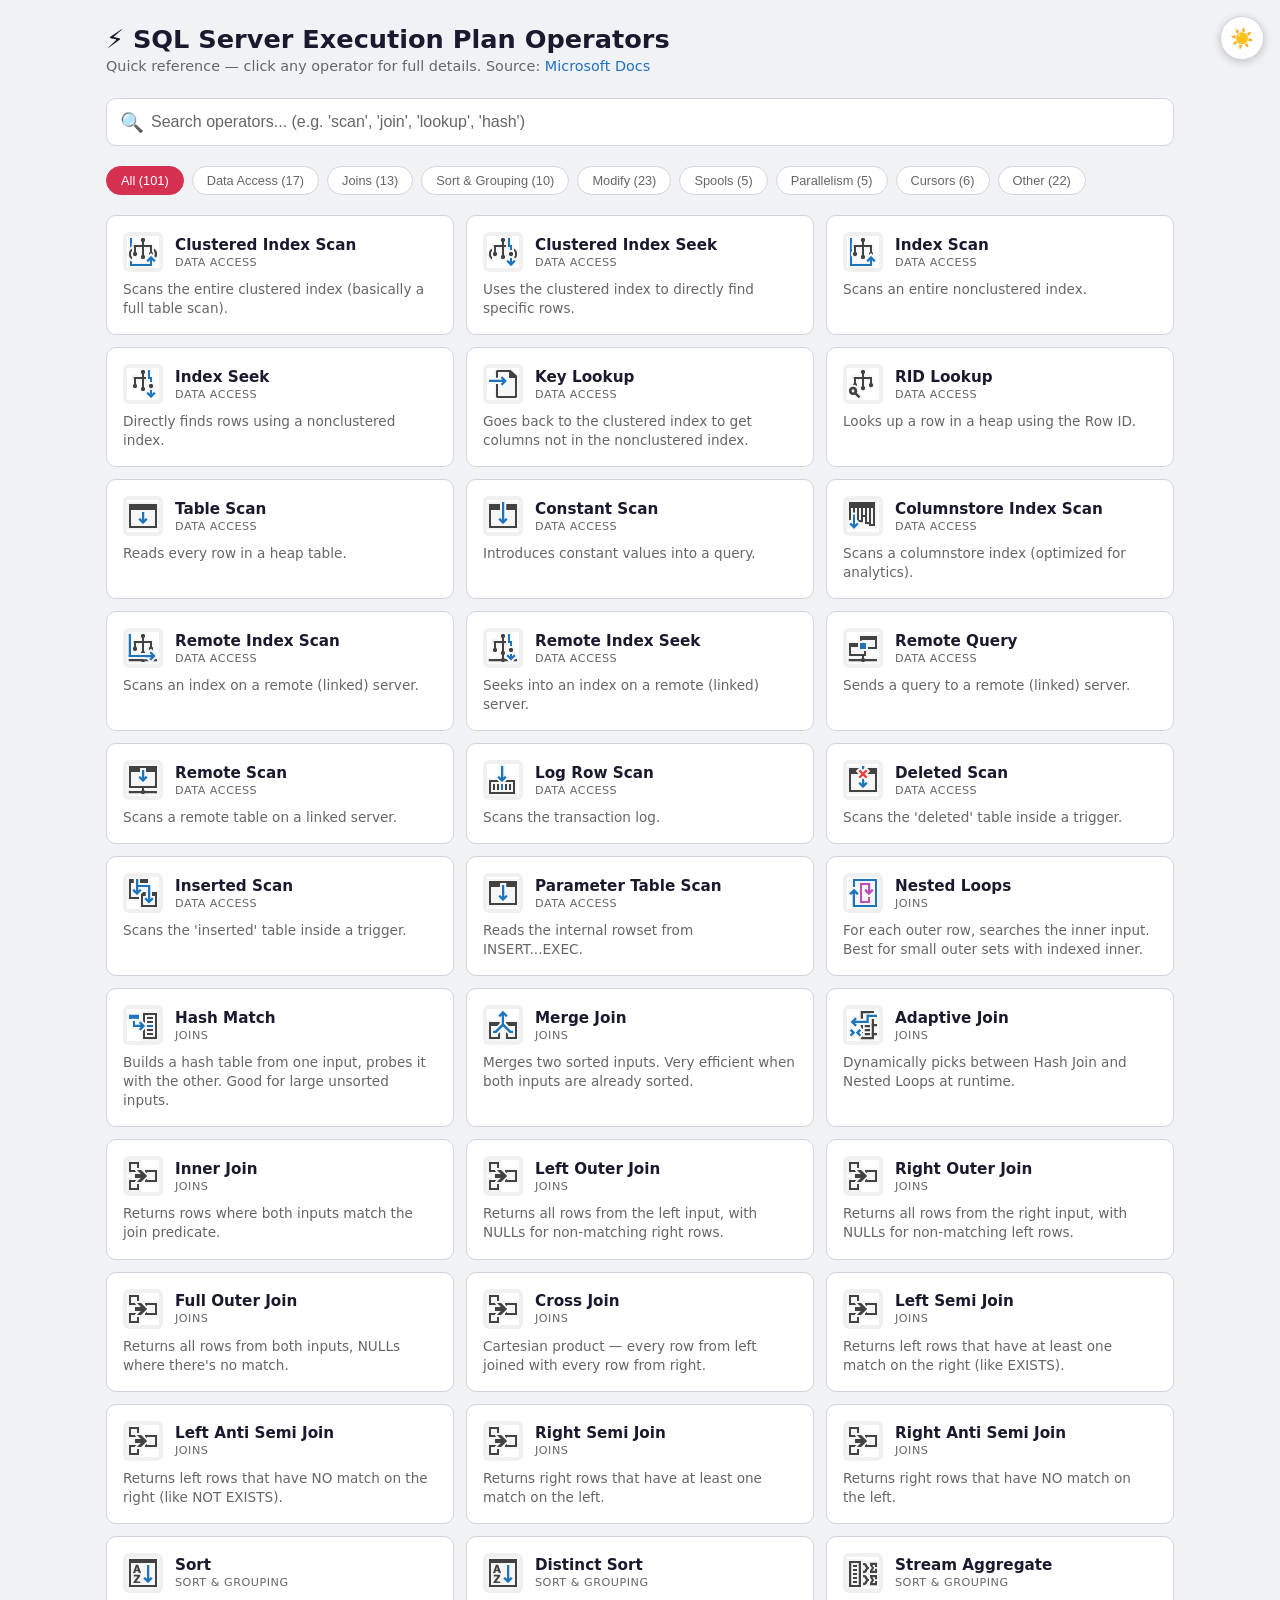
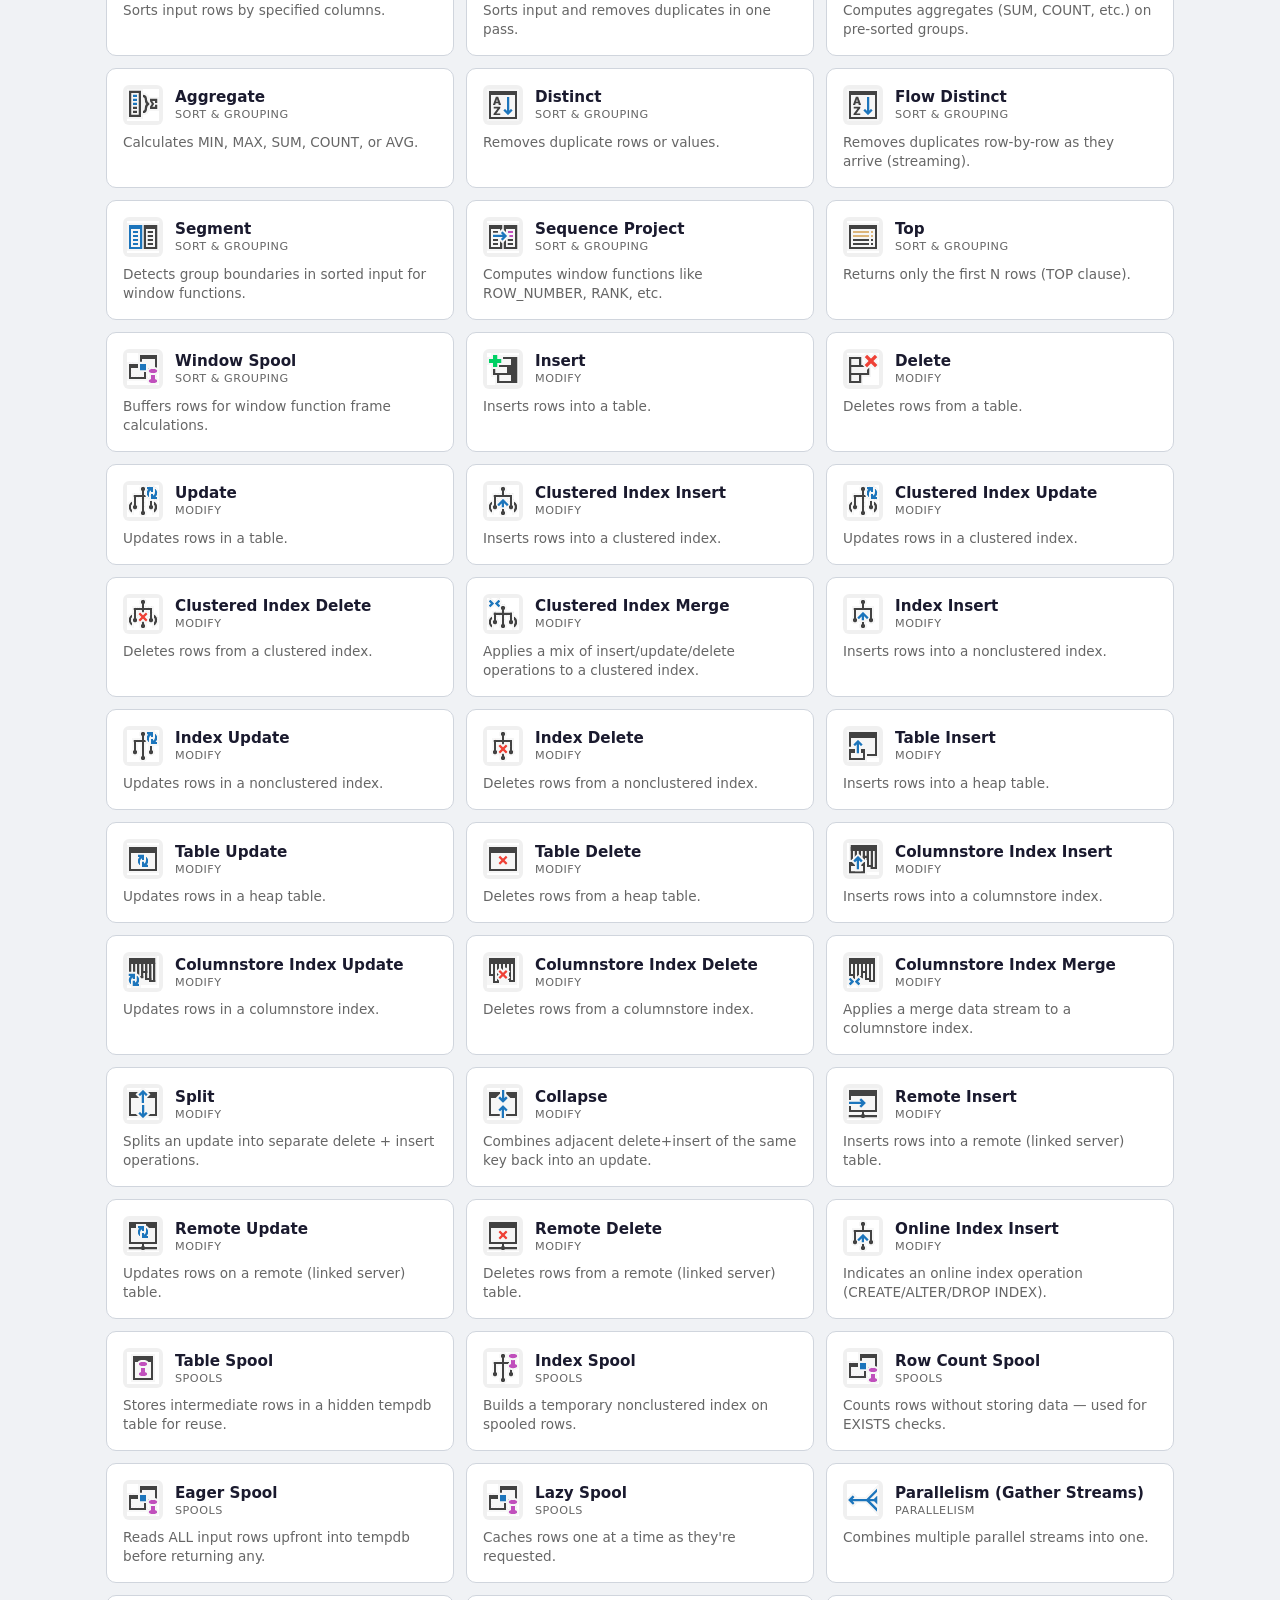
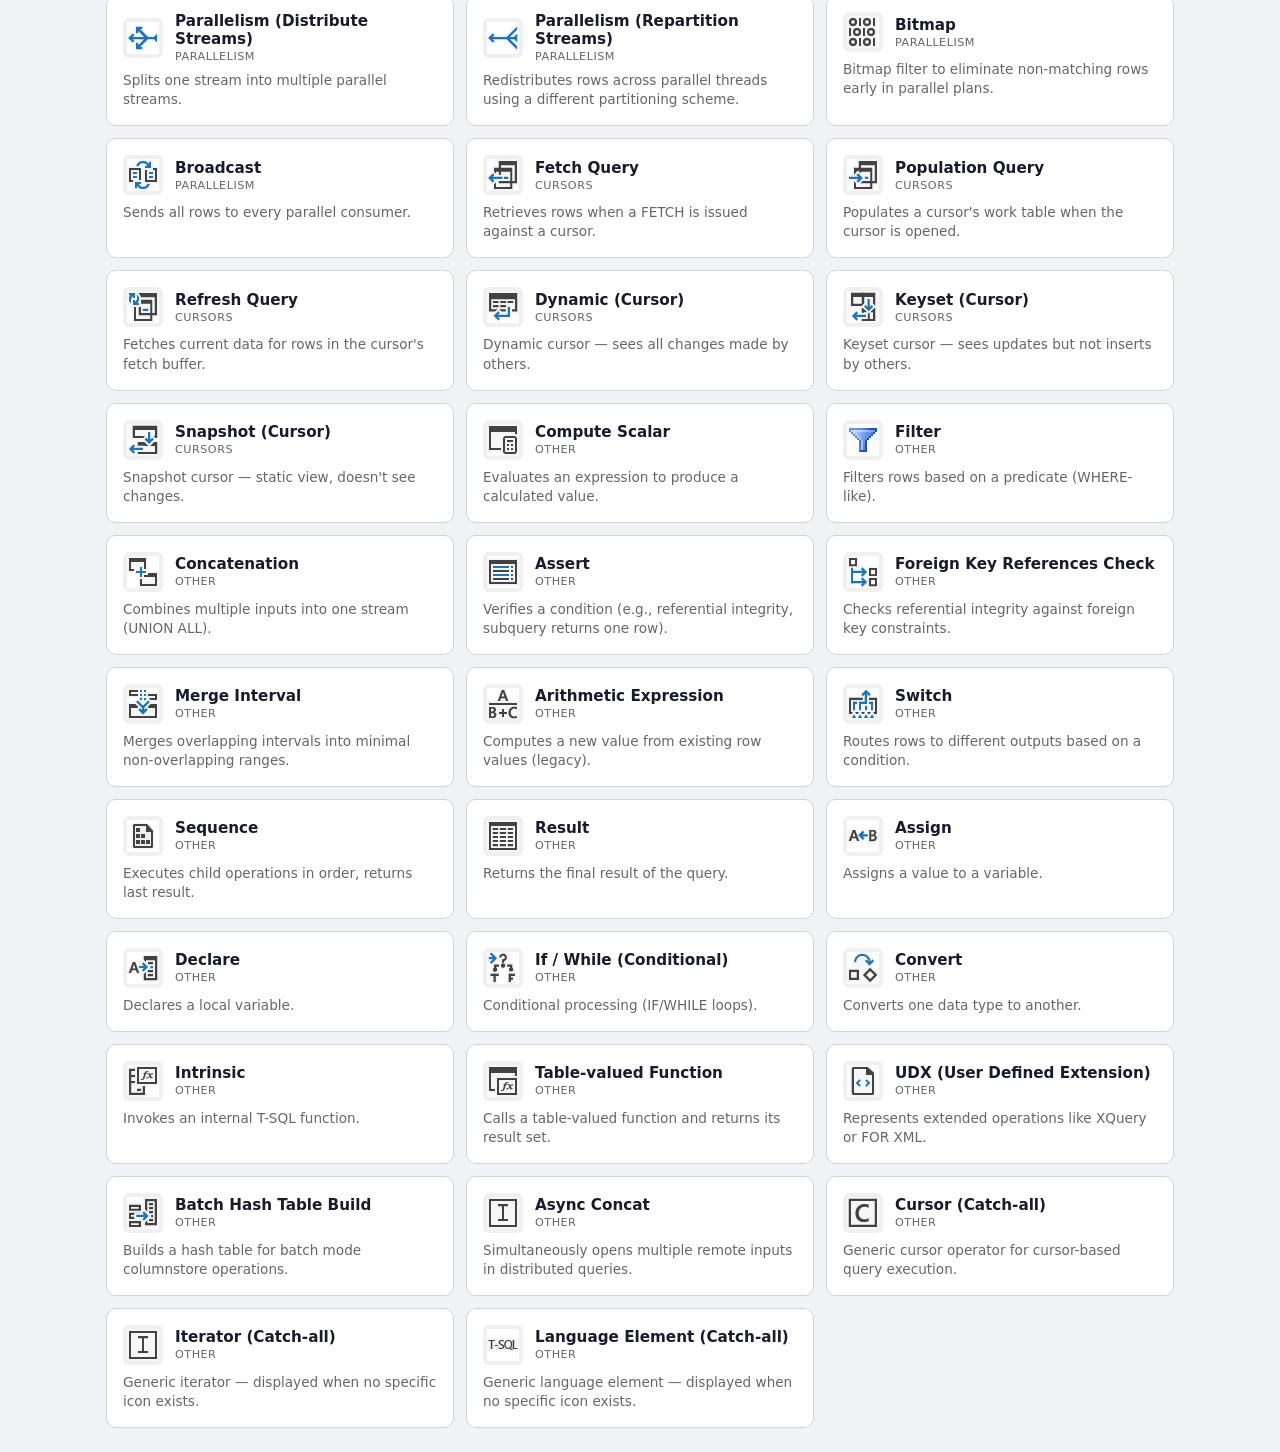
==== sql/index.html @ 10e3bcd6 "feat: thatguy.dev launch - Landing page with tool directory - SQL Server Execution Plan Reference at" ====
<!DOCTYPE html>
<html lang="en">
<head>
<meta charset="UTF-8">
<meta name="viewport" content="width=device-width, initial-scale=1.0">
<title>SQL Server Execution Plan Operators</title>
<style>
  :root {
    --bg: #1a1a2e;
    --surface: #16213e;
    --surface2: #0f3460;
    --accent: #e94560;
    --text: #eee;
    --text-dim: #999;
    --border: #2a2a4a;
    --green: #4ecca3;
    --yellow: #f0c040;
    --blue: #53a8f0;
    --icon-bg: rgba(255,255,255,0.08);
    --perf-bg: rgba(233, 69, 96, 0.1);
    --badge-bg: rgba(255,255,255,0.06);
    --detail-text: #ccc;
    --modal-bg: rgba(0,0,0,0.7);
    --modal-surface: #1a1a2e;
    --modal-border: #2a2a4a;
    --msdoc-bg: rgba(255,255,255,0.03);
    --msdoc-border: rgba(255,255,255,0.1);
  }
  [data-theme="light"] {
    --bg: #f0f2f5;
    --surface: #fff;
    --surface2: #e8edf2;
    --accent: #d63050;
    --text: #1a1a2e;
    --text-dim: #666;
    --border: #d0d5dd;
    --green: #2a8a6a;
    --yellow: #b08a20;
    --blue: #2070c0;
    --icon-bg: rgba(0,0,0,0.06);
    --perf-bg: rgba(214, 48, 80, 0.08);
    --badge-bg: rgba(0,0,0,0.05);
    --detail-text: #444;
    --modal-bg: rgba(0,0,0,0.5);
    --modal-surface: #fff;
    --modal-border: #d0d5dd;
    --msdoc-bg: rgba(0,0,0,0.02);
    --msdoc-border: rgba(0,0,0,0.08);
  }
  * { margin: 0; padding: 0; box-sizing: border-box; }
  body {
    font-family: -apple-system, BlinkMacSystemFont, 'Segoe UI', system-ui, sans-serif;
    background: var(--bg);
    color: var(--text);
    min-height: 100vh;
  }
  .container { max-width: 1100px; margin: 0 auto; padding: 24px 16px; }
  h1 { font-size: 1.6rem; margin-bottom: 4px; }
  .subtitle { color: var(--text-dim); font-size: 0.9rem; margin-bottom: 24px; }
  .subtitle a { color: var(--blue); text-decoration: none; }
  .subtitle a:hover { text-decoration: underline; }

  .search-wrap { position: relative; margin-bottom: 20px; }
  #search {
    width: 100%; padding: 14px 16px 14px 44px; font-size: 1rem;
    background: var(--surface); border: 1px solid var(--border);
    border-radius: 10px; color: var(--text); outline: none; transition: border-color 0.2s;
  }
  #search:focus { border-color: var(--accent); }
  #search::placeholder { color: var(--text-dim); }
  .search-icon { position: absolute; left: 14px; top: 50%; transform: translateY(-50%); color: var(--text-dim); font-size: 1.2rem; pointer-events: none; }
  .result-count { position: absolute; right: 14px; top: 50%; transform: translateY(-50%); color: var(--text-dim); font-size: 0.8rem; }

  .filters { display: flex; flex-wrap: wrap; gap: 8px; margin-bottom: 20px; }
  .filter-btn {
    padding: 6px 14px; font-size: 0.8rem; border-radius: 20px;
    border: 1px solid var(--border); background: var(--surface);
    color: var(--text-dim); cursor: pointer; transition: all 0.2s;
  }
  .filter-btn:hover { border-color: var(--accent); color: var(--text); }
  .filter-btn.active { background: var(--accent); border-color: var(--accent); color: #fff; }

  .ops-grid { display: grid; grid-template-columns: repeat(auto-fill, minmax(320px, 1fr)); gap: 12px; }
  .op-card {
    background: var(--surface); border: 1px solid var(--border);
    border-radius: 10px; padding: 16px; cursor: pointer; transition: all 0.2s;
  }
  .op-card:hover { border-color: var(--accent); transform: translateY(-1px); }
  .op-header { display: flex; align-items: center; gap: 12px; margin-bottom: 8px; }
  .op-icon {
    width: 40px; height: 40px; border-radius: 6px;
    display: flex; align-items: center; justify-content: center;
    flex-shrink: 0; background: var(--icon-bg);
    padding: 4px;
  }
  .op-icon img {
    width: 32px; height: 32px; image-rendering: pixelated;
  }
  .op-name { font-weight: 600; font-size: 0.95rem; }
  .op-type { font-size: 0.7rem; color: var(--text-dim); margin-top: 2px; text-transform: uppercase; letter-spacing: 0.5px; }
  .op-summary { font-size: 0.85rem; color: var(--text-dim); line-height: 1.4; }

  /* Modal styles */
  .modal-overlay {
    position: fixed;
    top: 0;
    left: 0;
    width: 100%;
    height: 100%;
    background: var(--modal-bg);
    display: flex;
    align-items: center;
    justify-content: center;
    z-index: 1000;
    opacity: 0;
    visibility: hidden;
    transition: all 0.3s ease;
  }
  .modal-overlay.active {
    opacity: 1;
    visibility: visible;
  }
  .modal {
    background: var(--modal-surface);
    border: 1px solid var(--modal-border);
    border-radius: 12px;
    max-width: 700px;
    width: 90vw;
    max-height: 90vh;
    overflow: hidden;
    transform: scale(0.9);
    transition: transform 0.3s ease;
    display: flex;
    flex-direction: column;
  }
  .modal-overlay.active .modal {
    transform: scale(1);
  }
  .modal-header {
    padding: 20px 24px 16px;
    border-bottom: 1px solid var(--modal-border);
    display: flex;
    align-items: center;
    gap: 16px;
    position: relative;
  }
  .modal-icon {
    width: 48px;
    height: 48px;
    border-radius: 8px;
    background: var(--icon-bg);
    display: flex;
    align-items: center;
    justify-content: center;
    flex-shrink: 0;
    padding: 4px;
  }
  .modal-icon img {
    width: 40px;
    height: 40px;
    image-rendering: pixelated;
  }
  .modal-title {
    flex: 1;
  }
  .modal-title h2 {
    font-size: 1.4rem;
    margin-bottom: 6px;
  }
  .modal-badges {
    display: flex;
    gap: 8px;
    flex-wrap: wrap;
    align-items: center;
  }
  .modal-category-badge {
    background: var(--accent);
    color: white;
    padding: 4px 10px;
    border-radius: 12px;
    font-size: 0.75rem;
    font-weight: 500;
  }
  .modal-type-badge {
    background: var(--badge-bg);
    color: var(--text-dim);
    padding: 3px 8px;
    border-radius: 10px;
    font-size: 0.7rem;
  }
  .modal-close {
    position: absolute;
    top: 16px;
    right: 16px;
    width: 32px;
    height: 32px;
    border: none;
    background: var(--badge-bg);
    color: var(--text-dim);
    border-radius: 50%;
    cursor: pointer;
    display: flex;
    align-items: center;
    justify-content: center;
    font-size: 16px;
    transition: all 0.2s;
  }
  .modal-close:hover {
    background: var(--accent);
    color: white;
  }
  .modal-content {
    padding: 24px;
    overflow-y: auto;
    flex: 1;
  }
  .modal-section {
    margin-bottom: 24px;
  }
  .modal-section:last-child {
    margin-bottom: 0;
  }
  .modal-section-title {
    font-size: 1.1rem;
    font-weight: 600;
    margin-bottom: 12px;
    color: var(--text);
  }
  .modal-section-content {
    font-size: 0.9rem;
    line-height: 1.6;
    color: var(--detail-text);
  }
  .modal-section-content p {
    margin-bottom: 12px;
  }
  .modal-section-content p:last-child {
    margin-bottom: 0;
  }
  .perf-tip {
    padding: 16px;
    border-radius: 8px;
    background: var(--perf-bg);
    border-left: 4px solid var(--accent);
    font-size: 0.85rem;
    line-height: 1.5;
  }
  .perf-tip strong {
    color: var(--accent);
  }
  .msdoc-section {
    background: var(--msdoc-bg);
    border: 1px solid var(--msdoc-border);
    border-radius: 8px;
    padding: 20px;
  }
  .msdoc-section .modal-section-content {
    font-size: 0.88rem;
  }

  .hidden { display: none !important; }
  .theme-toggle {
    position: fixed; top: 16px; right: 16px; z-index: 100;
    width: 44px; height: 44px; border-radius: 50%;
    border: 1px solid var(--border); background: var(--surface);
    color: var(--text); font-size: 1.2rem; cursor: pointer;
    display: flex; align-items: center; justify-content: center;
    transition: all 0.2s; box-shadow: 0 2px 8px rgba(0,0,0,0.2);
  }
  .theme-toggle:hover { border-color: var(--accent); transform: scale(1.1); }
  @media (max-width: 700px) { 
    .ops-grid { grid-template-columns: 1fr; }
    .modal {
      width: 95vw;
      max-height: 95vh;
    }
    .modal-header {
      padding: 16px 20px 12px;
    }
    .modal-content {
      padding: 20px;
    }
  }
</style>
</head>
<body>
<button class="theme-toggle" id="themeToggle" title="Toggle light/dark mode">🌙</button>

<!-- Modal -->
<div class="modal-overlay" id="modalOverlay">
  <div class="modal">
    <div class="modal-header">
      <div class="modal-icon" id="modalIcon">⚙️</div>
      <div class="modal-title">
        <h2 id="modalName">Operator Name</h2>
        <div class="modal-badges">
          <span class="modal-category-badge" id="modalCategory">Category</span>
          <div id="modalTypes"></div>
        </div>
      </div>
      <button class="modal-close" id="modalClose">&times;</button>
    </div>
    <div class="modal-content">
      <div class="modal-section">
        <div class="modal-section-title">Quick Summary</div>
        <div class="modal-section-content" id="modalSummary"></div>
      </div>
      <div class="modal-section" id="perfSection" style="display: none;">
        <div class="modal-section-title">Performance Tip</div>
        <div class="perf-tip" id="modalPerf"></div>
      </div>
      <div class="modal-section">
        <div class="modal-section-title">Microsoft Documentation</div>
        <div class="msdoc-section">
          <div class="modal-section-content" id="modalMsDoc"></div>
        </div>
      </div>
    </div>
  </div>
</div>

<div class="container">
  <h1>⚡ SQL Server Execution Plan Operators</h1>
  <p class="subtitle">Quick reference — click any operator for full details. Source: <a href="https://learn.microsoft.com/en-us/sql/relational-databases/showplan-logical-and-physical-operators-reference" target="_blank">Microsoft Docs</a></p>
  <div class="search-wrap">
    <span class="search-icon">🔍</span>
    <input type="text" id="search" placeholder="Search operators... (e.g. 'scan', 'join', 'lookup', 'hash')" autocomplete="off">
    <span class="result-count" id="resultCount"></span>
  </div>
  <div class="filters" id="filters"></div>
  <div class="ops-grid" id="grid"></div>
</div>

<script>
const operators = [
  // === DATA ACCESS ===
  { name: "Clustered Index Scan", category: "Data Access", icon: "icon-clustered-index-scan", summary: "Scans the entire clustered index (basically a full table scan).", detail: "Reads all rows from the clustered index. When a Predicate is present, only matching rows are returned. If the Ordered property is True, rows come back in index order. Can be expensive on large tables — often a sign you need a better index or a WHERE clause.", perf: "Full scans on large tables are expensive. Consider adding a WHERE clause or appropriate index to enable a seek instead.", types: ["Logical", "Physical"], msDoc: "The **Clustered Index Scan** operator scans the clustered index specified in the **Object** property, listed in the **Properties** pane of the graphical and XML showplans. When an optional **Predicate** is present, only those rows that satisfy the predicate are returned. If the **Ordered** property in the **Properties** pane or XML showplan is **True**, the query processor has determined that the rows must be returned in the order in which the clustered index has sorted them. If the **Ordered** property is **False**, the Database Engine scans the index in the optimal way, without necessarily sorting the output.\n\n**Clustered Index Scan** is a logical and physical operator." },
  { name: "Clustered Index Seek", category: "Data Access", icon: "icon-clustered-index-seek", summary: "Uses the clustered index to directly find specific rows.", detail: "Uses the B-tree structure of the clustered index to jump directly to the rows matching the SeekPredicate. Much more efficient than a scan for selective queries. May include an additional Predicate (residual filter) evaluated after the seek.", perf: "This is what you want to see. If you're getting scans instead, check your WHERE clause and indexes.", types: ["Logical", "Physical"], msDoc: "The **Clustered Index Seek** operator uses the seeking ability of indexes to retrieve rows from a clustered index. The **Object** property, listed in the **Properties** pane of the graphical and XML showplans, contains the name of the clustered index being used. The **SeekPredicate** contains the predicate for the seek. The Database Engine uses the index to process only those rows that satisfy the **SeekPredicate**. It can also include a **Predicate** property where the Database Engine evaluates against all rows that satisfy the **SeekPredicate**, but this is optional and doesn't use indexes to complete this process.\n\nIf the **Ordered** property in the **Properties** pane or XML showplan is **True**, the query processor has determined that the rows must be returned in the order in which the clustered index has sorted them. If the **Ordered** property is **False**, the Database Engine searches the index in the optimal way, without necessarily sorting the output. Requiring the output to retain its ordering can be less efficient than producing nonsorted output.\n\n**Clustered Index Seek** is a logical and physical operator." },
  { name: "Index Scan", category: "Data Access", icon: "icon-nonclustered-index-scan", summary: "Scans an entire nonclustered index.", detail: "Reads all rows from a nonclustered index. If a WHERE predicate is present, only matching rows are returned. Can be more efficient than a clustered index scan if the nonclustered index is narrower (fewer columns).", perf: "Still a full scan, just on a smaller structure. Consider if an index seek would be possible with different predicates.", types: ["Logical", "Physical"], msDoc: "The **Index Scan** operator retrieves all rows from the nonclustered index specified in the **Properties** pane. If an optional *where* predicate appears in the **Properties** pane, only those rows that satisfy the predicate are returned.\n\n**Index Scan** is a logical and physical operator." },
  { name: "Index Seek", category: "Data Access", icon: "icon-nonclustered-index-seek", summary: "Directly finds rows using a nonclustered index.", detail: "Uses the B-tree of a nonclustered index to find matching rows via the seek predicate. May include a residual WHERE predicate. If ORDERED is specified, rows come back in index order. This is generally the most efficient way to retrieve specific rows.", types: ["Logical", "Physical"], msDoc: "The **Index Seek** operator uses the seeking ability of indexes to retrieve rows from a nonclustered index. The **Properties** pane contains the name of the nonclustered index being used. It also contains the *seek* predicate. The Database Engine uses the index to process only those rows that satisfy the *seek* predicate. It optionally might include a *where* predicate, which the Database Engine evaluates against all rows that satisfy the *seek* predicate (it doesn't use the indexes to do this). If the **Properties** pane contains the ORDERED clause, the query processor has determined that the rows must be returned in the order in which the nonclustered index has sorted them. If the ORDERED clause isn't present, the Database Engine searches the index in the optimal way (which doesn't guarantee that the output is sorted). Allowing the output to retain its ordering might be less efficient than producing nonsorted output.\n\n**Index Seek** is a logical and physical operator." },
  { name: "Key Lookup", category: "Data Access", icon: "icon-key-lookup", summary: "Goes back to the clustered index to get columns not in the nonclustered index.", detail: "After an Index Seek finds rows via a nonclustered index, Key Lookup fetches the remaining columns from the clustered index using the clustering key. Always paired with a Nested Loops operator. WITH PREFETCH means it uses read-ahead for better I/O.", perf: "Key Lookups can be expensive with many rows. Add missing columns to the nonclustered index as INCLUDE columns (covering index) to eliminate them.", types: ["Physical"], msDoc: "The **Key Lookup** operator is a bookmark lookup on a table with a clustered index. The **Properties** pane contains the name of the clustered index and the clustering key used to look up the row in the clustered index. **Key Lookup** is always accompanied by a **Nested Loops** operator. If the WITH PREFETCH clause appears in the **Properties** pane, the query processor has determined that it's optimal to use asynchronous prefetching (read-ahead) when looking up bookmarks in the clustered index.\n\nThe use of a **Key Lookup** operator in a query plan indicates that the query might benefit from performance tuning. For example, query performance might be improved by adding a covering index." },
  { name: "RID Lookup", category: "Data Access", icon: "icon-rid-lookup", summary: "Looks up a row in a heap using the Row ID.", detail: "Similar to Key Lookup but for heap tables (no clustered index). Uses the physical Row ID (file:page:slot) to fetch the full row after a nonclustered index seek. Always paired with Nested Loops.", perf: "Consider adding a clustered index to the table, or making the nonclustered index a covering index.", types: ["Physical"], msDoc: "**RID Lookup** is a bookmark lookup on a heap using a supplied row identifier (RID). The **Properties** pane contains the bookmark label used to look up the row in the table and the name of the table in which the row is looked up. **RID Lookup** is always accompanied by a NESTED LOOP JOIN.\n\n**RID Lookup** is a physical operator." },
  { name: "Table Scan", category: "Data Access", icon: "icon-table-scan", summary: "Reads every row in a heap table.", detail: "Scans the entire heap (a table without a clustered index). This is the least efficient data access method for large tables since every row must be examined.", perf: "On large tables, this is a red flag. Add a clustered index, or at minimum a nonclustered index to enable seeks.", types: ["Logical", "Physical"], msDoc: "The **Table Scan** operator retrieves all rows from the table specified in the **Object** property, listed in the **Properties** pane. If a *where* predicate appears in the **Properties** pane, only those rows that satisfy the predicate are returned.\n\n**Table Scan** is a logical and physical operator." },
  { name: "Constant Scan", category: "Data Access", icon: "icon-constant-scan", summary: "Introduces constant values into a query.", detail: "Produces one or more rows of constant values. Often used with Compute Scalar to build rows. Common in queries with hardcoded values, UNION with constants, or VALUES clauses.", types: ["Logical", "Physical"], msDoc: "The **Constant Scan** operator introduces one or more constant rows into a query. A **Compute Scalar** operator is often used after a **Constant Scan** to add columns to a row produced by the **Constant Scan** operator. **Constant Scan** can generate one or more rows with zero or more columns." },
  { name: "Columnstore Index Scan", category: "Data Access", icon: "icon-columnstore-index-scan", summary: "Scans a columnstore index (optimized for analytics).", detail: "Scans a clustered or nonclustered columnstore index. Uses batch mode processing for high throughput on analytical queries. Can eliminate row groups via segment elimination when predicates match column min/max metadata.", types: ["Physical"], msDoc: "The **Columnstore Index Scan** operator represents a scan of the columnstore index specified in the **Object** property, listed in the **Properties** pane of the graphical and XML showplans. The scan occurs via the **Clustered Index Scan** for a clustered columnstore index, and via the **Index Scan** operator for a nonclustered columnstore index. The index type (*Clustered*, *NonClustered*, or *ViewNonClustered*) is specified in the **IndexKind** property in the XML showplan. When an optional **Predicate** is present, only those rows that satisfy the predicate are returned. The **SeekPredicate** property is only available for a partitioned columnstore index, and only equality or inequality conditions. If the partitioned column is in query predicate, partition elimination can reduce the number of rowgroups to scan.\n\n**Columnstore Index Scan** is a physical operator." },
  { name: "Remote Index Scan", category: "Data Access", icon: "icon-remote-index-scan", summary: "Scans an index on a remote (linked) server.", detail: "Scans a nonclustered index on a remote server via a linked server connection. Performance depends on network latency and remote server load.", types: ["Logical", "Physical"], msDoc: "**Remote Index Scan** scans a nonclustered index on a remote server via a linked server connection. Performance depends on network latency and remote server load." },
  { name: "Remote Index Seek", category: "Data Access", icon: "icon-remote-index-seek", summary: "Seeks into an index on a remote (linked) server.", detail: "Uses the seeking ability of an index on a remote linked server. More efficient than Remote Index Scan when seeking specific rows.", types: ["Logical", "Physical"], msDoc: "**Remote Index Seek** uses the seeking ability of an index on a remote linked server. More efficient than Remote Index Scan when seeking specific rows." },
  { name: "Remote Query", category: "Data Access", icon: "icon-remote-query", summary: "Sends a query to a remote (linked) server.", detail: "Submits a query to a remote data source via OLE DB. The entire query is sent remotely, and results are streamed back. Used in distributed queries with linked servers.", types: ["Logical", "Physical"], msDoc: "**Remote Query** submits a query to a remote data source via OLE DB. The entire query is sent remotely, and results are streamed back. Used in distributed queries with linked servers." },
  { name: "Remote Scan", category: "Data Access", icon: "icon-remote-scan", summary: "Scans a remote table on a linked server.", detail: "Scans a table on a remote server. Results are streamed back to the local server for further processing.", types: ["Logical", "Physical"], msDoc: "**Remote Scan** scans a table on a remote server. Results are streamed back to the local server for further processing." },
  { name: "Log Row Scan", category: "Data Access", icon: "icon-log-row-scan", summary: "Scans the transaction log.", detail: "Reads rows from the SQL Server transaction log. Used internally for certain operations that need log data.", types: ["Logical", "Physical"], msDoc: "**Log Row Scan** reads rows from the SQL Server transaction log. Used internally for certain operations that need log data." },
  { name: "Deleted Scan", category: "Data Access", icon: "icon-deleted-scan", summary: "Scans the 'deleted' table inside a trigger.", detail: "In trigger context, scans the virtual 'deleted' table which contains the before-image of rows affected by DELETE or UPDATE statements.", types: ["Logical", "Physical"], msDoc: "**Deleted Scan** in trigger context, scans the virtual 'deleted' table which contains the before-image of rows affected by DELETE or UPDATE statements." },
  { name: "Inserted Scan", category: "Data Access", icon: "icon-inserted-scan", summary: "Scans the 'inserted' table inside a trigger.", detail: "In trigger context, scans the virtual 'inserted' table which contains the after-image of rows affected by INSERT or UPDATE statements.", types: ["Logical", "Physical"], msDoc: "**Inserted Scan** in trigger context, scans the virtual 'inserted' table which contains the after-image of rows affected by INSERT or UPDATE statements." },
  { name: "Parameter Table Scan", category: "Data Access", icon: "icon-parameter-table-scan", summary: "Reads the internal rowset from INSERT...EXEC.", detail: "Reads the result set produced by a stored procedure or dynamic SQL batch during an INSERT...EXEC statement.", types: ["Logical", "Physical"], msDoc: "**Parameter Table Scan** reads the result set produced by a stored procedure or dynamic SQL batch during an INSERT...EXEC statement." },

  // === JOINS ===
  { name: "Nested Loops", category: "Joins", icon: "icon-nested-loops", summary: "For each outer row, searches the inner input. Best for small outer sets with indexed inner.", detail: "For each row in the outer (top) input, performs a search on the inner (bottom) input, typically using an index. Very efficient when the outer input is small and the inner input has a good index. OPTIMIZED=True means it uses Batch Sort for better I/O locality.", perf: "Great with small outer inputs and indexed inner inputs. If the outer set is large, a Hash Match or Merge Join may be better.", types: ["Physical"], msDoc: "The **Nested Loops** operator performs the inner join, left outer join, left semi join, and left anti semi join logical operations. Nested loop joins perform a search on the inner table for each row of the outer table, typically using an index. The query processor decides, based on anticipated costs, whether to sort the outer input in order to improve locality of the searches on the index over the inner input. Any rows that satisfy the (optional) predicate in the **Properties** pane are returned as applicable, based on the logical operation being performed. When the OPTIMIZED attribute is set to True, it means that an Optimized Nested Loops (or Batch Sort) is used.\n\n**Nested Loops** is a physical operator." },
  { name: "Hash Match", category: "Joins", icon: "icon-hash-match", summary: "Builds a hash table from one input, probes it with the other. Good for large unsorted inputs.", detail: "Builds a hash table from the build (top) input, then probes it with each row from the probe (bottom) input. Also used for aggregation (GROUP BY) and distinct operations. If the hash table exceeds memory, it spills to tempdb. A residual predicate may filter matches further.", perf: "Hash joins need memory for the hash table. Very large builds can spill to tempdb. Consider indexes that enable Merge Join or Nested Loops instead.", types: ["Physical"], msDoc: "The **Hash Match** operator builds a hash table by computing a hash value for each row from its build input. A *hash* predicate, with a list of columns used to create a hash value, appears in the **Properties** pane. Then, for each probe row (as applicable), it computes a hash value (using the same hash function) and looks in the hash table for matches. If a residual predicate is present (identified by RESIDUAL:() in the **Properties** pane), that predicate must also be satisfied for rows to be considered a match.\n\nBehavior depends on the logical operation being performed:\n- For any joins, use the first (top) input to build the hash table and the second (bottom) input to probe the hash table. Output matches (or nonmatches) as dictated by the join type. If multiple joins use the same join column, these operations are grouped into a hash team.\n- For the distinct or aggregate operators, use the input to build the hash table (removing duplicates and computing any aggregate expressions). When the hash table is built, scan the table and output all entries.\n- For the union operator, use the first input to build the hash table (removing duplicates). Use the second input (which must have no duplicates) to probe the hash table, returning all rows that have no matches, then scan the hash table and return all entries.\n\n**Hash Match** is a physical operator." },
  { name: "Merge Join", category: "Joins", icon: "icon-merge-join", summary: "Merges two sorted inputs. Very efficient when both inputs are already sorted.", detail: "Requires both inputs to be sorted on the join columns. Walks through both sorted streams simultaneously. Supports inner, outer, semi, and anti semi joins plus UNION. Many-to-many merges require a worktable. Extremely efficient when data is pre-sorted (e.g., from indexes).", perf: "Merge Join is very efficient but requires sorted inputs. If you see Sort operators feeding into it, the overall cost may be high.", types: ["Physical"], msDoc: "The **Merge Join** operator performs the inner join, left outer join, left semi join, left anti semi join, right outer join, right semi join, right anti semi join, and union logical operations. In the **Properties** pane, the **Merge Join** operator contains a *merge* predicate if the operation is performing a one-to-many join, or a *many-to-many merge* predicate if the operation is performing a many-to-many join. The **Properties** pane also includes a comma-separated list of columns used to perform the operation. The **Merge Join** operator requires two inputs sorted on their respective columns, possibly by inserting explicit sort operations into the query plan. Merge join is particularly effective if explicit sorting isn't required, for example, if there's a suitable B-tree index in the database or if the sort order can be exploited for multiple operations, such as a merge join and grouping with rollup.\n\n**Merge Join** is a physical operator." },
  { name: "Adaptive Join", category: "Joins", icon: "icon-adaptive-join", summary: "Dynamically picks between Hash Join and Nested Loops at runtime.", detail: "Defers the choice between Hash Join and Nested Loops until after scanning the first input. If the actual row count is below the adaptive threshold, switches to Nested Loops; otherwise uses Hash Join. Introduced in SQL Server 2017 as part of Intelligent Query Processing.", types: ["Physical"], msDoc: "The **Adaptive Join** operator enables the choice of a hash join or nested loops join method to be deferred until after the first input has been scanned.\n\n**Adaptive Join** is a physical operator." },
  { name: "Inner Join", category: "Joins", icon: "icon-join", summary: "Returns rows where both inputs match the join predicate.", detail: "Logical operation that returns only rows satisfying the join condition from both inputs. Implemented physically by Nested Loops, Hash Match, or Merge Join.", types: ["Logical"], msDoc: "**Inner Join** returns rows where both inputs match the join predicate. Logical operation that returns only rows satisfying the join condition from both inputs. Implemented physically by Nested Loops, Hash Match, or Merge Join." },
  { name: "Left Outer Join", category: "Joins", icon: "icon-join", summary: "Returns all rows from the left input, with NULLs for non-matching right rows.", detail: "Returns all rows from the first (top) input. For rows with matches in the second input, includes the matched columns. For non-matching rows, fills second input columns with NULLs.", types: ["Logical"], msDoc: "**Left Outer Join** returns all rows from the left input, with NULLs for non-matching right rows. Returns all rows from the first (top) input. For rows with matches in the second input, includes the matched columns. For non-matching rows, fills second input columns with NULLs." },
  { name: "Right Outer Join", category: "Joins", icon: "icon-join", summary: "Returns all rows from the right input, with NULLs for non-matching left rows.", detail: "Returns all rows from the second (bottom) input. For rows with matches in the first input, includes the matched columns. Non-matching rows get NULLs for the first input's columns.", types: ["Logical"], msDoc: "**Right Outer Join** returns all rows from the right input, with NULLs for non-matching left rows. Returns all rows from the second (bottom) input. For rows with matches in the first input, includes the matched columns. Non-matching rows get NULLs for the first input's columns." },
  { name: "Full Outer Join", category: "Joins", icon: "icon-join", summary: "Returns all rows from both inputs, NULLs where there's no match.", detail: "Returns matched rows from both inputs, plus unmatched rows from each side with NULLs for the missing side's columns.", types: ["Logical"], msDoc: "**Full Outer Join** returns all rows from both inputs, NULLs where there's no match. Returns matched rows from both inputs, plus unmatched rows from each side with NULLs for the missing side's columns." },
  { name: "Cross Join", category: "Joins", icon: "icon-join", summary: "Cartesian product — every row from left joined with every row from right.", detail: "Produces the Cartesian product of both inputs. Every row from the first input is paired with every row from the second input. Result set size = left rows × right rows.", perf: "Cross joins can produce enormous result sets. Make sure this is intentional.", types: ["Logical"], msDoc: "**Cross Join** produces the Cartesian product — every row from left joined with every row from right. Produces the Cartesian product of both inputs. Every row from the first input is paired with every row from the second input. Result set size = left rows × right rows." },
  { name: "Left Semi Join", category: "Joins", icon: "icon-join", summary: "Returns left rows that have at least one match on the right (like EXISTS).", detail: "Returns rows from the first input where at least one matching row exists in the second input. Only returns columns from the first input. Commonly seen with EXISTS or IN subqueries.", types: ["Logical"], msDoc: "**Left Semi Join** returns left rows that have at least one match on the right (like EXISTS). Returns rows from the first input where at least one matching row exists in the second input. Only returns columns from the first input. Commonly seen with EXISTS or IN subqueries." },
  { name: "Left Anti Semi Join", category: "Joins", icon: "icon-join", summary: "Returns left rows that have NO match on the right (like NOT EXISTS).", detail: "Returns rows from the first input where no matching row exists in the second input. Common with NOT EXISTS or NOT IN subqueries.", types: ["Logical"], msDoc: "**Left Anti Semi Join** returns left rows that have NO match on the right (like NOT EXISTS). Returns rows from the first input where no matching row exists in the second input. Common with NOT EXISTS or NOT IN subqueries." },
  { name: "Right Semi Join", category: "Joins", icon: "icon-join", summary: "Returns right rows that have at least one match on the left.", detail: "Returns rows from the second input where at least one matching row exists in the first input.", types: ["Logical"], msDoc: "**Right Semi Join** returns right rows that have at least one match on the left. Returns rows from the second input where at least one matching row exists in the first input." },
  { name: "Right Anti Semi Join", category: "Joins", icon: "icon-join", summary: "Returns right rows that have NO match on the left.", detail: "Returns rows from the second input where no matching row exists in the first input.", types: ["Logical"], msDoc: "**Right Anti Semi Join** returns right rows that have NO match on the left. Returns rows from the second input where no matching row exists in the first input." },

  // === SORT & GROUPING ===
  { name: "Sort", category: "Sort & Grouping", icon: "icon-sort", summary: "Sorts input rows by specified columns.", detail: "Sorts all input rows by the ORDER BY columns. Consumes all input before producing any output (blocking operator). If the data set exceeds the memory grant, it spills to tempdb. DISTINCT flag removes duplicates during the sort.", perf: "Sorts are expensive (blocking + memory). If you see sorts feeding joins, consider indexes that provide pre-sorted data.", types: ["Logical", "Physical"], msDoc: "The **Sort** operator sorts all incoming rows. The **Properties** pane contains either a *distinct order by* predicate if duplicates are removed by this operation, or an *order by* predicate with a comma-separated list of the columns being sorted. The columns are prefixed with the value ASC if the columns are sorted in ascending order, or the value DESC if the columns are sorted in descending order.\n\n**Sort** is a logical and physical operator." },
  { name: "Distinct Sort", category: "Sort & Grouping", icon: "icon-sort", summary: "Sorts input and removes duplicates in one pass.", detail: "Scans input, sorts by specified columns, and removes duplicate rows. Combines the work of Sort + Distinct into a single operator.", types: ["Logical"], msDoc: "**Distinct Sort** sorts input and removes duplicates in one pass. Scans input, sorts by specified columns, and removes duplicate rows. Combines the work of Sort + Distinct into a single operator." },
  { name: "Stream Aggregate", category: "Sort & Grouping", icon: "icon-stream-aggregate", summary: "Computes aggregates (SUM, COUNT, etc.) on pre-sorted groups.", detail: "Requires input sorted by the GROUP BY columns. Processes rows sequentially, computing aggregates as each group boundary is encountered. Very efficient since it's non-blocking and doesn't need extra memory.", types: ["Logical", "Physical"], msDoc: "The **Stream Aggregate** operator groups rows by one or more columns and then calculates one or more aggregate expressions returned by the query. The output of this operator can be referenced by later operators in the query, returned to the client, or both. The **Stream Aggregate** operator requires input ordered by the columns within its groups. The optimizer uses a **Sort** operator before this operator if the data isn't already sorted due to a prior **Sort** operator or due to an ordered index seek or scan.\n\n**Stream Aggregate** is a physical operator." },
  { name: "Aggregate", category: "Sort & Grouping", icon: "icon-aggregate", summary: "Calculates MIN, MAX, SUM, COUNT, or AVG.", detail: "Computes aggregate expressions. Can be implemented physically by Stream Aggregate or Hash Match. Appears as both a logical and physical operator.", types: ["Logical", "Physical"], msDoc: "**Aggregate** calculates MIN, MAX, SUM, COUNT, or AVG. Computes aggregate expressions. Can be implemented physically by Stream Aggregate or Hash Match. Appears as both a logical and physical operator." },
  { name: "Distinct", category: "Sort & Grouping", icon: "icon-sort", summary: "Removes duplicate rows or values.", detail: "Removes duplicate rows from its input. Can be implemented by Sort (Distinct Sort), Hash Match (Hash Aggregate), or Stream Aggregate.", types: ["Logical"], msDoc: "**Distinct** removes duplicate rows or values. Removes duplicate rows from its input. Can be implemented by Sort (Distinct Sort), Hash Match (Hash Aggregate), or Stream Aggregate." },
  { name: "Flow Distinct", category: "Sort & Grouping", icon: "icon-sort", summary: "Removes duplicates row-by-row as they arrive (streaming).", detail: "Unlike Distinct (which consumes all input first), Flow Distinct returns each unique row as soon as it's encountered. Duplicates are discarded on sight.", types: ["Logical"], msDoc: "**Flow Distinct** removes duplicates row-by-row as they arrive (streaming). Unlike Distinct (which consumes all input first), Flow Distinct returns each unique row as soon as it's encountered. Duplicates are discarded on sight." },
  { name: "Segment", category: "Sort & Grouping", icon: "icon-segment", summary: "Detects group boundaries in sorted input for window functions.", detail: "Tests each row to determine if it's in the current group or a new one. Used with window functions (OVER clause) to partition rows into segments for aggregate computation.", types: ["Logical", "Physical"], msDoc: "**Segment** detects group boundaries in sorted input for window functions. Tests each row to determine if it's in the current group or a new one. Used with window functions (OVER clause) to partition rows into segments for aggregate computation." },
  { name: "Sequence Project", category: "Sort & Grouping", icon: "icon-sequence-project", summary: "Computes window functions like ROW_NUMBER, RANK, etc.", detail: "Adds window function results (ROW_NUMBER, RANK, DENSE_RANK, NTILE, LAG, LEAD, etc.) to each row. Works with Segment to handle PARTITION BY and with Sort for ORDER BY within the window.", types: ["Logical", "Physical"], msDoc: "**Sequence Project** computes window functions like ROW_NUMBER, RANK, etc. Adds window function results (ROW_NUMBER, RANK, DENSE_RANK, NTILE, LAG, LEAD, etc.) to each row. Works with Segment to handle PARTITION BY and with Sort for ORDER BY within the window." },
  { name: "Top", category: "Sort & Grouping", icon: "icon-top", summary: "Returns only the first N rows (TOP clause).", detail: "Scans input and returns only the first N rows, then stops. Also handles TOP WITH TIES. Can dramatically reduce work for downstream operators since it stops early.", types: ["Logical", "Physical"], msDoc: "**Top** returns only the first N rows (TOP clause). Scans input and returns only the first N rows, then stops. Also handles TOP WITH TIES. Can dramatically reduce work for downstream operators since it stops early." },
  { name: "Window Spool", category: "Sort & Grouping", icon: "icon-window-spool", summary: "Buffers rows for window function frame calculations.", detail: "Expands each input row into the set of rows that fall within the window frame (ROWS/RANGE BETWEEN). Used for aggregate window functions that need access to a sliding frame of rows.", types: ["Physical"], msDoc: "**Window Spool** buffers rows for window function frame calculations. Expands each input row into the set of rows that fall within the window frame (ROWS/RANGE BETWEEN). Used for aggregate window functions that need access to a sliding frame of rows." },

  // === MODIFY ===
  { name: "Insert", category: "Modify", icon: "icon-insert", summary: "Inserts rows into a table.", detail: "Logical insert operation. The physical implementation is Table Insert, Clustered Index Insert, or Index Insert depending on the target structure.", types: ["Logical"], msDoc: "**Insert** inserts rows into a table. Logical insert operation. The physical implementation is Table Insert, Clustered Index Insert, or Index Insert depending on the target structure." },
  { name: "Delete", category: "Modify", icon: "icon-delete", summary: "Deletes rows from a table.", detail: "Deletes rows that satisfy the optional predicate. Physical implementation depends on the target index type.", types: ["Logical"], msDoc: "**Delete** deletes rows from a table. Deletes rows that satisfy the optional predicate. Physical implementation depends on the target index type." },
  { name: "Update", category: "Modify", icon: "icon-clustered-index-update", summary: "Updates rows in a table.", detail: "Modifies existing rows. SetPredicate defines the new column values. Physical implementation depends on index type.", types: ["Logical"], msDoc: "**Update** updates rows in a table. Modifies existing rows. SetPredicate defines the new column values. Physical implementation depends on index type." },
  { name: "Clustered Index Insert", category: "Modify", icon: "icon-clustered-index-insert", summary: "Inserts rows into a clustered index.", detail: "Physical operator that inserts rows into the specified clustered index. Changes may also cascade to nonclustered indexes on the same table.", types: ["Physical"], msDoc: "**Clustered Index Insert** inserts rows into a clustered index. Physical operator that inserts rows into the specified clustered index. Changes may also cascade to nonclustered indexes on the same table." },
  { name: "Clustered Index Update", category: "Modify", icon: "icon-clustered-index-update", summary: "Updates rows in a clustered index.", detail: "Physical operator that updates rows in the specified clustered index. May cascade changes to nonclustered indexes.", types: ["Logical", "Physical"], msDoc: "**Clustered Index Update** updates rows in a clustered index. Physical operator that updates rows in the specified clustered index. May cascade changes to nonclustered indexes." },
  { name: "Clustered Index Delete", category: "Modify", icon: "icon-clustered-index-delete", summary: "Deletes rows from a clustered index.", detail: "Physical operator that deletes rows from the specified clustered index. May cascade to nonclustered indexes.", types: ["Physical"], msDoc: "**Clustered Index Delete** deletes rows from a clustered index. Physical operator that deletes rows from the specified clustered index. May cascade to nonclustered indexes." },
  { name: "Clustered Index Merge", category: "Modify", icon: "icon-clustered-index-merge", summary: "Applies a mix of insert/update/delete operations to a clustered index.", detail: "Applies a merge data stream (inserts, updates, and deletes) to a clustered index. The ActionColumn determines which operation to perform for each row. Used in MERGE statements.", types: ["Physical"], msDoc: "**Clustered Index Merge** applies a mix of insert/update/delete operations to a clustered index. Applies a merge data stream (inserts, updates, and deletes) to a clustered index. The ActionColumn determines which operation to perform for each row. Used in MERGE statements." },
  { name: "Index Insert", category: "Modify", icon: "icon-nonclustered-index-insert", summary: "Inserts rows into a nonclustered index.", detail: "Physical operator that inserts rows into the specified nonclustered index.", types: ["Physical"], msDoc: "**Index Insert** inserts rows into a nonclustered index. Physical operator that inserts rows into the specified nonclustered index." },
  { name: "Index Update", category: "Modify", icon: "icon-nonclustered-index-update", summary: "Updates rows in a nonclustered index.", detail: "Physical operator that updates rows in the specified nonclustered index.", types: ["Physical"], msDoc: "**Index Update** updates rows in a nonclustered index. Physical operator that updates rows in the specified nonclustered index." },
  { name: "Index Delete", category: "Modify", icon: "icon-nonclustered-index-delete", summary: "Deletes rows from a nonclustered index.", detail: "Physical operator that deletes rows from the specified nonclustered index.", types: ["Physical"], msDoc: "**Index Delete** deletes rows from a nonclustered index. Physical operator that deletes rows from the specified nonclustered index." },
  { name: "Table Insert", category: "Modify", icon: "icon-table-insert", summary: "Inserts rows into a heap table.", detail: "Physical operator that inserts rows into a heap (table without a clustered index).", types: ["Physical"], msDoc: "**Table Insert** inserts rows into a heap table. Physical operator that inserts rows into a heap (table without a clustered index)." },
  { name: "Table Update", category: "Modify", icon: "icon-table-update", summary: "Updates rows in a heap table.", detail: "Physical operator that updates rows in a heap table.", types: ["Physical"], msDoc: "**Table Update** updates rows in a heap table. Physical operator that updates rows in a heap table." },
  { name: "Table Delete", category: "Modify", icon: "icon-table-delete", summary: "Deletes rows from a heap table.", detail: "Physical operator that deletes rows from a heap table.", types: ["Physical"], msDoc: "**Table Delete** deletes rows from a heap table. Physical operator that deletes rows from a heap table." },
  { name: "Columnstore Index Insert", category: "Modify", icon: "icon-columnstore-index-insert", summary: "Inserts rows into a columnstore index.", detail: "Physical operator for inserting rows into a clustered or nonclustered columnstore index.", types: ["Physical"], msDoc: "**Columnstore Index Insert** inserts rows into a columnstore index. Physical operator for inserting rows into a clustered or nonclustered columnstore index." },
  { name: "Columnstore Index Update", category: "Modify", icon: "icon-columnstore-index-update", summary: "Updates rows in a columnstore index.", detail: "Physical operator for updating rows in a columnstore index.", types: ["Physical"], msDoc: "**Columnstore Index Update** updates rows in a columnstore index. Physical operator for updating rows in a columnstore index." },
  { name: "Columnstore Index Delete", category: "Modify", icon: "icon-columnstore-index-delete", summary: "Deletes rows from a columnstore index.", detail: "Physical operator for deleting rows from a columnstore index.", types: ["Physical"], msDoc: "**Columnstore Index Delete** deletes rows from a columnstore index. Physical operator for deleting rows from a columnstore index." },
  { name: "Columnstore Index Merge", category: "Modify", icon: "icon-columnstore-index-merge", summary: "Applies a merge data stream to a columnstore index.", detail: "Applies insert/update/delete operations to a columnstore index based on the ActionColumn value.", types: ["Physical"], msDoc: "**Columnstore Index Merge** applies a merge data stream to a columnstore index. Applies insert/update/delete operations to a columnstore index based on the ActionColumn value." },
  { name: "Split", category: "Modify", icon: "icon-split", summary: "Splits an update into separate delete + insert operations.", detail: "Used with Collapse to optimize update processing. Splits each update row into a delete of the old values and an insert of the new values. This allows the optimizer to process the operations more efficiently, especially when key columns change.", types: ["Logical", "Physical"], msDoc: "**Split** splits an update into separate delete + insert operations. Used with Collapse to optimize update processing. Splits each update row into a delete of the old values and an insert of the new values. This allows the optimizer to process the operations more efficiently, especially when key columns change." },
  { name: "Collapse", category: "Modify", icon: "icon-collapse", summary: "Combines adjacent delete+insert of the same key back into an update.", detail: "Works with Split to optimize updates. If adjacent rows in the stream delete and insert the same key values, Collapse merges them back into a single, more efficient update operation.", types: ["Logical", "Physical"], msDoc: "**Collapse** combines adjacent delete+insert of the same key back into an update. Works with Split to optimize updates. If adjacent rows in the stream delete and insert the same key values, Collapse merges them back into a single, more efficient update operation." },
  { name: "Remote Insert", category: "Modify", icon: "icon-remote-insert", summary: "Inserts rows into a remote (linked server) table.", detail: "Physical operator that inserts input rows into a table on a remote linked server.", types: ["Logical", "Physical"], msDoc: "**Remote Insert** inserts rows into a remote (linked server) table. Physical operator that inserts input rows into a table on a remote linked server." },
  { name: "Remote Update", category: "Modify", icon: "icon-remote-update", summary: "Updates rows on a remote (linked server) table.", detail: "Physical operator that updates rows in a table on a remote linked server.", types: ["Logical", "Physical"], msDoc: "**Remote Update** updates rows on a remote (linked server) table. Physical operator that updates rows in a table on a remote linked server." },
  { name: "Remote Delete", category: "Modify", icon: "icon-remote-delete", summary: "Deletes rows from a remote (linked server) table.", detail: "Physical operator that deletes rows from a table on a remote linked server.", types: ["Logical", "Physical"], msDoc: "**Remote Delete** deletes rows from a remote (linked server) table. Physical operator that deletes rows from a table on a remote linked server." },
  { name: "Online Index Insert", category: "Modify", icon: "icon-nonclustered-index-insert", summary: "Indicates an online index operation (CREATE/ALTER/DROP INDEX).", detail: "Indicates that an index create, alter, or drop is being performed online — table data remains accessible during the operation.", types: ["Physical"], msDoc: "**Online Index Insert** indicates an online index operation (CREATE/ALTER/DROP INDEX). Indicates that an index create, alter, or drop is being performed online — table data remains accessible during the operation." },

  // === SPOOLS ===
  { name: "Table Spool", category: "Spools", icon: "icon-table-spool", summary: "Stores intermediate rows in a hidden tempdb table for reuse.", detail: "Caches input rows in a hidden worktable in tempdb. Used to avoid rescanning expensive subtrees, especially inside Nested Loops. Can be Eager (reads all rows upfront) or Lazy (reads rows on demand).", types: ["Physical"], msDoc: "The **Spool** operator saves an intermediate query result to the tempdb database." },
  { name: "Index Spool", category: "Spools", icon: "icon-nonclustered-index-spool", summary: "Builds a temporary nonclustered index on spooled rows.", detail: "Caches rows in tempdb and builds a nonclustered index on them. Enables index seeks on the cached data, which is useful inside Nested Loops when the inner side would otherwise need repeated scans.", types: ["Physical"], msDoc: "The **Index Spool** operator contains a *seek* predicate in the **Properties** pane. The **Index Spool** operator scans its input rows, placing a copy of each row in a hidden spool file (stored in the tempdb database and existing only for the lifetime of the query), and builds a nonclustered index on the rows. This allows you to use the seeking capability of indexes to output only those rows that satisfy the *seek* predicate. If the operator is rewound (for example, by a **Nested Loops** operator) but no rebinding is needed, the spooled data is used instead of rescanning the input.\n\n**Index Spool** is a physical operator." },
  { name: "Row Count Spool", category: "Spools", icon: "icon-spool", summary: "Counts rows without storing data — used for EXISTS checks.", detail: "Scans input and counts rows but doesn't store the actual data. Used to optimize semi-join operations where only the existence of rows matters, not the row data itself.", types: ["Physical"], msDoc: "The **Row Count Spool** operator scans the input, counting how many rows are present and returning the same number of rows without any data in them. This operator is used when it's important to check for the existence of rows, rather than the data contained in the rows.\n\n**Row Count Spool** is a physical operator." },
  { name: "Eager Spool", category: "Spools", icon: "icon-spool", summary: "Reads ALL input rows upfront into tempdb before returning any.", detail: "Consumes the entire input and stores all rows in a hidden tempdb worktable before the parent operator gets any rows. Blocking operator. Used when the full set must be materialized, e.g., for Halloween Protection in UPDATE/DELETE operations.", types: ["Logical"], msDoc: "The **Eager Spool** operator takes the entire input, storing each row in a hidden temporary object stored in the tempdb database. If the operator is rewound (for example, by a **Nested Loops** operator) but no rebinding is needed, the spooled data is used instead of rescanning the input. If rebinding is needed, the spooled data is discarded and the spool object is rebuilt by rescanning the (rebound) input. The **Eager Spool** operator builds its spool file in an \"eager\" manner: when the spool's parent operator asks for the first row, the spool operator consumes all rows from its input operator and stores them in the spool.\n\n**Eager Spool** is a logical operator." },
  { name: "Lazy Spool", category: "Spools", icon: "icon-spool", summary: "Caches rows one at a time as they're requested.", detail: "Stores each row in tempdb as the parent requests it, rather than consuming all input upfront. Non-blocking. On rewind, returns cached rows instead of rescanning the input.", types: ["Logical"], msDoc: "The **Lazy Spool** logical operator stores each row from its input in a hidden temporary object stored in the tempdb database. If the operator is rewound (for example, by a **Nested Loops** operator) but no rebinding is needed, the spooled data is used instead of rescanning the input. If rebinding is needed, the spooled data is discarded and the spool object is rebuilt by rescanning the (rebound) input. The **Lazy Spool** operator builds its spool file in a \"lazy\" manner, that is, each time the spool's parent operator asks for a row, the spool operator gets a row from its input operator and stores it in the spool, rather than consuming all rows at once.\n\n**Lazy Spool** is a logical operator." },

  // === PARALLELISM ===
  { name: "Parallelism (Gather Streams)", category: "Parallelism", icon: "icon-parallelism", summary: "Combines multiple parallel streams into one.", detail: "Collects rows from multiple parallel threads into a single output stream. If order-preserving, maintains sorted order across all input streams. Appears at the end of a parallel region.", types: ["Physical"], msDoc: "**Parallelism (Gather Streams)** combines multiple parallel streams into one. Collects rows from multiple parallel threads into a single output stream. If order-preserving, maintains sorted order across all input streams. Appears at the end of a parallel region." },
  { name: "Parallelism (Distribute Streams)", category: "Parallelism", icon: "icon-parallelism-distribute-streams", summary: "Splits one stream into multiple parallel streams.", detail: "Takes a single input stream and distributes records across multiple output streams for parallel processing. Uses hashing to determine which thread gets each row. Appears at the start of a parallel region.", types: ["Physical"], msDoc: "**Parallelism (Distribute Streams)** splits one stream into multiple parallel streams. Takes a single input stream and distributes records across multiple output streams for parallel processing. Uses hashing to determine which thread gets each row. Appears at the start of a parallel region." },
  { name: "Parallelism (Repartition Streams)", category: "Parallelism", icon: "icon-parallelism", summary: "Redistributes rows across parallel threads using a different partitioning scheme.", detail: "Re-hashes rows from multiple input streams to multiple output streams using a different partition function. Used when a parallel plan needs data redistributed by different columns mid-execution.", types: ["Physical"], msDoc: "**Parallelism (Repartition Streams)** redistributes rows across parallel threads using a different partitioning scheme. Re-hashes rows from multiple input streams to multiple output streams using a different partition function. Used when a parallel plan needs data redistributed by different columns mid-execution." },
  { name: "Bitmap", category: "Parallelism", icon: "icon-bitmap", summary: "Bitmap filter to eliminate non-matching rows early in parallel plans.", detail: "Creates a compact bitmap representation of key values from one table. Used in parallel joins to filter out rows from the probe side that can't possibly match, reducing data movement between threads.", types: ["Physical"], msDoc: "SQL Server uses the **Bitmap** operator to implement bitmap filtering in parallel query plans. Bitmap filtering speeds up query execution by eliminating rows with key values that can't produce any join records before passing rows through another operator such as the **Parallelism** operator. A bitmap filter uses a compact representation of a set of values from a table in one part of the operator tree to filter rows from a second table in another part of the tree. By removing unnecessary rows early in the query, subsequent operators have fewer rows to work with, and the overall performance of the query improves. The optimizer determines when a bitmap is selective enough to be useful and in which operators to apply the filter.\n\n**Bitmap** is a physical operator." },
  { name: "Broadcast", category: "Parallelism", icon: "icon-broadcast", summary: "Sends all rows to every parallel consumer.", detail: "Sends every input row to all consumer threads. Used when every parallel thread needs the complete data set, such as building hash tables on all threads.", types: ["Physical"], msDoc: "**Broadcast** sends all rows to every parallel consumer. Sends every input row to all consumer threads. Used when every parallel thread needs the complete data set, such as building hash tables on all threads." },

  // === CURSORS ===
  { name: "Fetch Query", category: "Cursors", icon: "icon-fetch-query", summary: "Retrieves rows when a FETCH is issued against a cursor.", detail: "Physical operator that retrieves rows in response to a FETCH statement on a cursor.", types: ["Physical"], msDoc: "**Fetch Query** retrieves rows when a FETCH is issued against a cursor. Physical operator that retrieves rows in response to a FETCH statement on a cursor." },
  { name: "Population Query", category: "Cursors", icon: "icon-population-query", summary: "Populates a cursor's work table when the cursor is opened.", detail: "Fills the work table that backs a cursor when OPEN CURSOR is executed.", types: ["Physical"], msDoc: "**Population Query** populates a cursor's work table when the cursor is opened. Fills the work table that backs a cursor when OPEN CURSOR is executed." },
  { name: "Refresh Query", category: "Cursors", icon: "icon-refresh-query", summary: "Fetches current data for rows in the cursor's fetch buffer.", detail: "Retrieves up-to-date data for rows currently in the fetch buffer of a keyset or dynamic cursor.", types: ["Physical"], msDoc: "**Refresh Query** fetches current data for rows in the cursor's fetch buffer. Retrieves up-to-date data for rows currently in the fetch buffer of a keyset or dynamic cursor." },
  { name: "Dynamic (Cursor)", category: "Cursors", icon: "icon-dynamic", summary: "Dynamic cursor — sees all changes made by others.", detail: "Physical cursor implementation that can see inserts, updates, and deletes made by other transactions in real time.", types: ["Physical"], msDoc: "**Dynamic (Cursor)** — dynamic cursor sees all changes made by others. Physical cursor implementation that can see inserts, updates, and deletes made by other transactions in real time." },
  { name: "Keyset (Cursor)", category: "Cursors", icon: "icon-keyset", summary: "Keyset cursor — sees updates but not inserts by others.", detail: "Physical cursor implementation where the set of qualifying rows (keyset) is fixed at open time. Can see updates to those rows but not new inserts by other transactions.", types: ["Physical"], msDoc: "**Keyset (Cursor)** — keyset cursor sees updates but not inserts by others. Physical cursor implementation where the set of qualifying rows (keyset) is fixed at open time. Can see updates to those rows but not new inserts by other transactions." },
  { name: "Snapshot (Cursor)", category: "Cursors", icon: "icon-snapshot", summary: "Snapshot cursor — static view, doesn't see changes.", detail: "Physical cursor implementation that takes a snapshot of the data at open time. Does not see any subsequent changes.", types: ["Physical"], msDoc: "**Snapshot (Cursor)** — snapshot cursor static view, doesn't see changes. Physical cursor implementation that takes a snapshot of the data at open time. Does not see any subsequent changes." },

  // === OTHER ===
  { name: "Compute Scalar", category: "Other", icon: "icon-compute-scalar", summary: "Evaluates an expression to produce a calculated value.", detail: "Evaluates a scalar expression (math, string manipulation, type conversion, CASE, etc.) and adds the result as a new column. Very common and usually low-cost. Sometimes the runtime folds Compute Scalar work into other operators.", types: ["Logical", "Physical"], msDoc: "The **Compute Scalar** operator evaluates an expression to produce a computed scalar value. This might then be returned to the user, referenced elsewhere in the query, or both. An example of both is in a filter predicate or join predicate.\n\n**Compute Scalar** operators that appear in showplans generated by SET STATISTICS XML might not contain the **RunTimeInformation** element. In graphical showplans, **Actual Rows**, **Actual Rebinds**, and **Actual Rewinds** might be absent from the **Properties** window when the **Include Actual Execution Plan** option is selected in SQL Server Management Studio. When this occurs, it means that although these operators were used in the compiled query plan, their work was performed by other operators in the runtime query plan.\n\n**Compute Scalar** is a logical and physical operator." },
  { name: "Filter", category: "Other", icon: "icon-filter", summary: "Filters rows based on a predicate (WHERE-like).", detail: "Scans input and returns only rows satisfying the filter expression. Unlike predicates pushed into Seek/Scan operators, Filter is a separate step applied after data retrieval.", types: ["Logical", "Physical"], msDoc: "The **Filter** operator scans the input, returning only those rows that satisfy the filter expression (predicate) that appears in the **Properties** pane." },
  { name: "Concatenation", category: "Other", icon: "icon-concatenation", summary: "Combines multiple inputs into one stream (UNION ALL).", detail: "Reads from multiple input streams sequentially, outputting all rows from each. Commonly implements UNION ALL. Does not remove duplicates — for UNION (distinct), a Sort or Hash Match follows.", types: ["Logical", "Physical"], msDoc: "The **Concatenation** operator scans multiple inputs, returning each row scanned. **Concatenation** is typically used to implement the Transact-SQL UNION ALL construct. The **Concatenation** physical operator has two or more inputs and one output. Concatenation copies rows from the first input stream to the output stream, then repeats this operation for each additional input stream.\n\n**Concatenation** is a logical and physical operator." },
  { name: "Assert", category: "Other", icon: "icon-assert", summary: "Verifies a condition (e.g., referential integrity, subquery returns one row).", detail: "Evaluates an expression for each input row. If the expression is NULL, the row passes through. If non-null, an error is raised. Used for constraint validation, scalar subquery cardinality checks, etc.", types: ["Physical"], msDoc: "The **Assert** operator verifies a condition. For example, it validates referential integrity or ensures that a scalar subquery returns one row. For each input row, the **Assert** operator evaluates the expression in the **Properties** pane of the execution plan. If this expression evaluates to NULL, the row is passed through the **Assert** operator and the query execution continues. If this expression evaluates to a non-null value, the appropriate error is raised.\n\n**Assert** is a physical operator." },
  { name: "Foreign Key References Check", category: "Other", icon: "icon-referential-integrity", summary: "Checks referential integrity against foreign key constraints.", detail: "Compares modified rows against referencing tables to verify foreign key integrity. Used when more than 253 foreign key references exist on the same key.", types: ["Logical", "Physical"], msDoc: "**Foreign Key References Check** checks referential integrity against foreign key constraints. Compares modified rows against referencing tables to verify foreign key integrity. Used when more than 253 foreign key references exist on the same key." },
  { name: "Merge Interval", category: "Other", icon: "icon-merge-interval", summary: "Merges overlapping intervals into minimal non-overlapping ranges.", detail: "Takes potentially overlapping intervals and produces minimal, non-overlapping intervals. These are then used to seek index entries efficiently. Common in queries with OR conditions or BETWEEN on the same column.", types: ["Logical", "Physical"], msDoc: "**Merge Interval** merges overlapping intervals into minimal non-overlapping ranges. Takes potentially overlapping intervals and produces minimal, non-overlapping intervals. These are then used to seek index entries efficiently. Common in queries with OR conditions or BETWEEN on the same column." },
  { name: "Arithmetic Expression", category: "Other", icon: "icon-arithmetic-expression", summary: "Computes a new value from existing row values (legacy).", detail: "Legacy operator that computes new values from existing row values. Not used in newer versions of SQL Server — replaced by Compute Scalar.", types: ["Logical", "Physical"], msDoc: "**Arithmetic Expression** computes a new value from existing row values (legacy). Legacy operator that computes new values from existing row values. Not used in newer versions of SQL Server — replaced by Compute Scalar." },
  { name: "Switch", category: "Other", icon: "icon-switch", summary: "Routes rows to different outputs based on a condition.", detail: "Evaluates an expression and routes each row to one of multiple output streams based on the result. Used in partitioned view updates and other conditional routing scenarios.", types: ["Physical"], msDoc: "**Switch** routes rows to different outputs based on a condition. Evaluates an expression and routes each row to one of multiple output streams based on the result. Used in partitioned view updates and other conditional routing scenarios." },
  { name: "Sequence", category: "Other", icon: "icon-sequence", summary: "Executes child operations in order, returns last result.", detail: "Activates each child plan in order (first to last) and returns the result of the last child. Used when multiple operations must execute in sequence, like multi-table updates.", types: ["Physical"], msDoc: "**Sequence** executes child operations in order, returns last result. Activates each child plan in order (first to last) and returns the result of the last child. Used when multiple operations must execute in sequence, like multi-table updates." },
  { name: "Result", category: "Other", icon: "icon-result", summary: "Returns the final result of the query.", detail: "The Result operator is the data returned at the end of a query plan. This is typically the root of the showplan tree.", types: ["Physical"], msDoc: "**Result** returns the final result of the query. The Result operator is the data returned at the end of a query plan. This is typically the root of the showplan tree." },
  { name: "Assign", category: "Other", icon: "icon-assign", summary: "Assigns a value to a variable.", detail: "Assigns the value of an expression or constant to a local variable. Language element in the execution plan.", types: ["Language"], msDoc: "**Assign** assigns a value to a variable. Assigns the value of an expression or constant to a local variable. Language element in the execution plan." },
  { name: "Declare", category: "Other", icon: "icon-declare", summary: "Declares a local variable.", detail: "Allocates a local variable in the query plan. Language element.", types: ["Language"], msDoc: "**Declare** declares a local variable. Allocates a local variable in the query plan. Language element." },
  { name: "If / While (Conditional)", category: "Other", icon: "icon-conditional", summary: "Conditional processing (IF/WHILE loops).", detail: "Carries out conditional processing based on IF conditions or WHILE loops in the T-SQL batch.", types: ["Language"], msDoc: "**If / While (Conditional)** conditional processing (IF/WHILE loops). Carries out conditional processing based on IF conditions or WHILE loops in the T-SQL batch." },
  { name: "Convert", category: "Other", icon: "icon-convert", summary: "Converts one data type to another.", detail: "Explicit data type conversion. Language element in the execution plan.", types: ["Language"], msDoc: "**Convert** converts one data type to another. Explicit data type conversion. Language element in the execution plan." },
  { name: "Intrinsic", category: "Other", icon: "icon-intrinsic", summary: "Invokes an internal T-SQL function.", detail: "Calls an internal SQL Server function. Language element.", types: ["Language"], msDoc: "**Intrinsic** invokes an internal T-SQL function. Calls an internal SQL Server function. Language element." },
  { name: "Table-valued Function", category: "Other", icon: "icon-table-valued-function", summary: "Calls a table-valued function and returns its result set.", detail: "Evaluates a table-valued function (TVF) and returns the rows it produces. Can be either an inline TVF (expanded into the plan) or a multi-statement TVF (executed as a black box).", perf: "Multi-statement TVFs are optimized poorly — the optimizer estimates 1 row regardless of actual output. Consider inline TVFs instead.", types: ["Logical", "Physical"], msDoc: "**Table-valued Function** calls a table-valued function and returns its result set. Evaluates a table-valued function (TVF) and returns the rows it produces. Can be either an inline TVF (expanded into the plan) or a multi-statement TVF (executed as a black box)." },
  { name: "UDX (User Defined Extension)", category: "Other", icon: "icon-udx", summary: "Represents extended operations like XQuery or FOR XML.", detail: "Implements extended relational operations such as XQuery expressions, XML plan operations, or other user-defined extensions.", types: ["Logical", "Physical"], msDoc: "**UDX (User Defined Extension)** represents extended operations like XQuery or FOR XML. Implements extended relational operations such as XQuery expressions, XML plan operations, or other user-defined extensions." },
  { name: "Batch Hash Table Build", category: "Other", icon: "icon-batch-hash-table-build", summary: "Builds a hash table for batch mode columnstore operations.", detail: "Builds a batch-mode hash table for memory-optimized columnstore index operations. SQL Server 2012 only.", types: ["Physical"], msDoc: "**Batch Hash Table Build** builds a hash table for batch mode columnstore operations. Builds a batch-mode hash table for memory-optimized columnstore index operations. SQL Server 2012 only." },
  { name: "Async Concat", category: "Other", icon: "icon-iterator-catch-all", summary: "Simultaneously opens multiple remote inputs in distributed queries.", detail: "Used in distributed queries. Issues Open() to all child nodes simultaneously (often remote servers), then collects output rows on demand using a bitmap to track which children have data.", types: ["Physical"], msDoc: "**Async Concat** simultaneously opens multiple remote inputs in distributed queries. Used in distributed queries. Issues Open() to all child nodes simultaneously (often remote servers), then collects output rows on demand using a bitmap to track which children have data." },
  { name: "Cursor (Catch-all)", category: "Other", icon: "icon-cursor-catch-all", summary: "Generic cursor operator for cursor-based query execution.", detail: "Catch-all operator for cursor operations. Logical cursor operators include Asynchronous, Optimistic, Primary, Read Only, Scroll Locks, Secondary, and Synchronous.", types: ["Logical", "Physical"], msDoc: "**Cursor (Catch-all)** generic cursor operator for cursor-based query execution. Catch-all operator for cursor operations. Logical cursor operators include Asynchronous, Optimistic, Primary, Read Only, Scroll Locks, Secondary, and Synchronous." },
  { name: "Iterator (Catch-all)", category: "Other", icon: "icon-iterator-catch-all", summary: "Generic iterator — displayed when no specific icon exists.", detail: "Catch-all icon displayed when the showplan logic can't find a specific icon for an iterator. Does not indicate an error.", types: ["Physical"], msDoc: "**Iterator (Catch-all)** generic iterator — displayed when no specific icon exists. Catch-all icon displayed when the showplan logic can't find a specific icon for an iterator. Does not indicate an error." },
  { name: "Language Element (Catch-all)", category: "Other", icon: "icon-language-construct-catch-all", summary: "Generic language element — displayed when no specific icon exists.", detail: "Catch-all icon for language constructs that don't have a dedicated icon.", types: ["Language"], msDoc: "**Language Element (Catch-all)** generic language element — displayed when no specific icon exists. Catch-all icon for language constructs that don't have a dedicated icon." },
];

function formatMsDoc(text) {
  return text
    .replace(/\*\*(.*?)\*\*/g, '<strong>$1</strong>')
    .replace(/(?<!\*)\*([^*]+?)\*(?!\*)/g, '<em>$1</em>')
    .replace(/\n\n/g, '</p><p>')
    .replace(/^/, '<p>')
    .replace(/$/, '</p>');
}

const categoryStyles = {
  "Data Access": "data-access", "Joins": "join", "Sort & Grouping": "sort-group",
  "Modify": "modify", "Spools": "spool", "Parallelism": "parallel",
  "Cursors": "cursor", "Other": "other"
};
const categories = Object.keys(categoryStyles);

function fuzzyScore(query, text) {
  query = query.toLowerCase(); text = text.toLowerCase();
  if (text.includes(query)) return 100 + (query.length / text.length * 50);
  let qi = 0, score = 0, lastMatch = -1;
  for (let ti = 0; ti < text.length && qi < query.length; ti++) {
    if (text[ti] === query[qi]) {
      score += (ti === lastMatch + 1) ? 15 : 5;
      if (ti === 0 || text[ti-1] === ' ' || text[ti-1] === '(') score += 10;
      lastMatch = ti; qi++;
    }
  }
  return qi === query.length ? score : 0;
}

function matchOperator(op, query) {
  if (!query) return 100;
  let best = 0;
  for (const f of [op.name, op.summary, op.detail, op.category, ...(op.types || [])]) {
    best = Math.max(best, fuzzyScore(query, f));
  }
  return best;
}

const grid = document.getElementById('grid');
const searchInput = document.getElementById('search');
const filtersDiv = document.getElementById('filters');
const resultCountEl = document.getElementById('resultCount');
const modalOverlay = document.getElementById('modalOverlay');
const modalClose = document.getElementById('modalClose');
const modalIcon = document.getElementById('modalIcon');
const modalName = document.getElementById('modalName');
const modalCategory = document.getElementById('modalCategory');
const modalTypes = document.getElementById('modalTypes');
const modalSummary = document.getElementById('modalSummary');
const modalPerf = document.getElementById('modalPerf');
const modalMsDoc = document.getElementById('modalMsDoc');
const perfSection = document.getElementById('perfSection');

let activeCategory = null;

function openModal(operator) {
  // Set icon
  modalIcon.innerHTML = `<img src="icons/${operator.icon}.png" alt="${operator.name}" onerror="this.parentElement.textContent='⚙️'">`;
  
  // Set name and category
  modalName.textContent = operator.name;
  modalCategory.textContent = operator.category;
  
  // Set type badges
  modalTypes.innerHTML = (operator.types || []).map(type => 
    `<span class="modal-type-badge">${type}</span>`
  ).join('');
  
  // Set summary
  modalSummary.textContent = operator.summary;
  
  // Set performance tip (if exists)
  if (operator.perf) {
    modalPerf.innerHTML = `💡 <strong>Performance:</strong> ${operator.perf}`;
    perfSection.style.display = 'block';
  } else {
    perfSection.style.display = 'none';
  }
  
  // Set Microsoft documentation
  modalMsDoc.innerHTML = formatMsDoc(operator.msDoc || operator.detail);
  
  // Show modal
  modalOverlay.classList.add('active');
}

function closeModal() {
  modalOverlay.classList.remove('active');
}

// Modal event listeners
modalClose.addEventListener('click', closeModal);
modalOverlay.addEventListener('click', (e) => {
  if (e.target === modalOverlay) closeModal();
});
document.addEventListener('keydown', (e) => {
  if (e.key === 'Escape') closeModal();
});

const allBtn = document.createElement('button');
allBtn.className = 'filter-btn active';
allBtn.textContent = `All (${operators.length})`;
allBtn.onclick = () => { activeCategory = null; render(); updateFilterBtns(); };
filtersDiv.appendChild(allBtn);

for (const cat of categories) {
  const count = operators.filter(o => o.category === cat).length;
  if (!count) continue;
  const btn = document.createElement('button');
  btn.className = 'filter-btn'; btn.textContent = `${cat} (${count})`; btn.dataset.cat = cat;
  btn.onclick = () => { activeCategory = activeCategory === cat ? null : cat; render(); updateFilterBtns(); };
  filtersDiv.appendChild(btn);
}

function updateFilterBtns() {
  filtersDiv.querySelectorAll('.filter-btn').forEach(b => {
    if (!b.dataset.cat) b.classList.toggle('active', !activeCategory);
    else b.classList.toggle('active', b.dataset.cat === activeCategory);
  });
}

function render() {
  const query = searchInput.value.trim();
  let scored = operators.map(op => ({ op, score: matchOperator(op, query) })).filter(s => s.score > 0);
  if (activeCategory) scored = scored.filter(s => s.op.category === activeCategory);
  scored.sort((a, b) => b.score - a.score);
  resultCountEl.textContent = query ? `${scored.length} result${scored.length !== 1 ? 's' : ''}` : '';
  grid.innerHTML = '';
  
  for (const { op } of scored) {
    const card = document.createElement('div');
    card.className = 'op-card';
    card.innerHTML = `
      <div class="op-header">
        <div class="op-icon"><img src="icons/${op.icon}.png" alt="${op.name}" onerror="this.parentElement.textContent='⚙️'"></div>
        <div>
          <div class="op-name">${op.name}</div>
          <div class="op-type">${op.category}</div>
        </div>
      </div>
      <div class="op-summary">${op.summary}</div>`;
    
    card.addEventListener('click', () => openModal(op));
    grid.appendChild(card);
  }
}

searchInput.addEventListener('input', render);
render();

// Theme toggle
const themeToggle = document.getElementById('themeToggle');
const html = document.documentElement;
const savedTheme = localStorage.getItem('ep-theme');
if (savedTheme === 'light' || (!savedTheme && window.matchMedia('(prefers-color-scheme: light)').matches)) {
  html.setAttribute('data-theme', 'light');
  themeToggle.textContent = '☀️';
}
themeToggle.addEventListener('click', () => {
  const isLight = html.getAttribute('data-theme') === 'light';
  html.setAttribute('data-theme', isLight ? 'dark' : 'light');
  themeToggle.textContent = isLight ? '🌙' : '☀️';
  localStorage.setItem('ep-theme', isLight ? 'dark' : 'light');
});
</script>
</body>
</html>
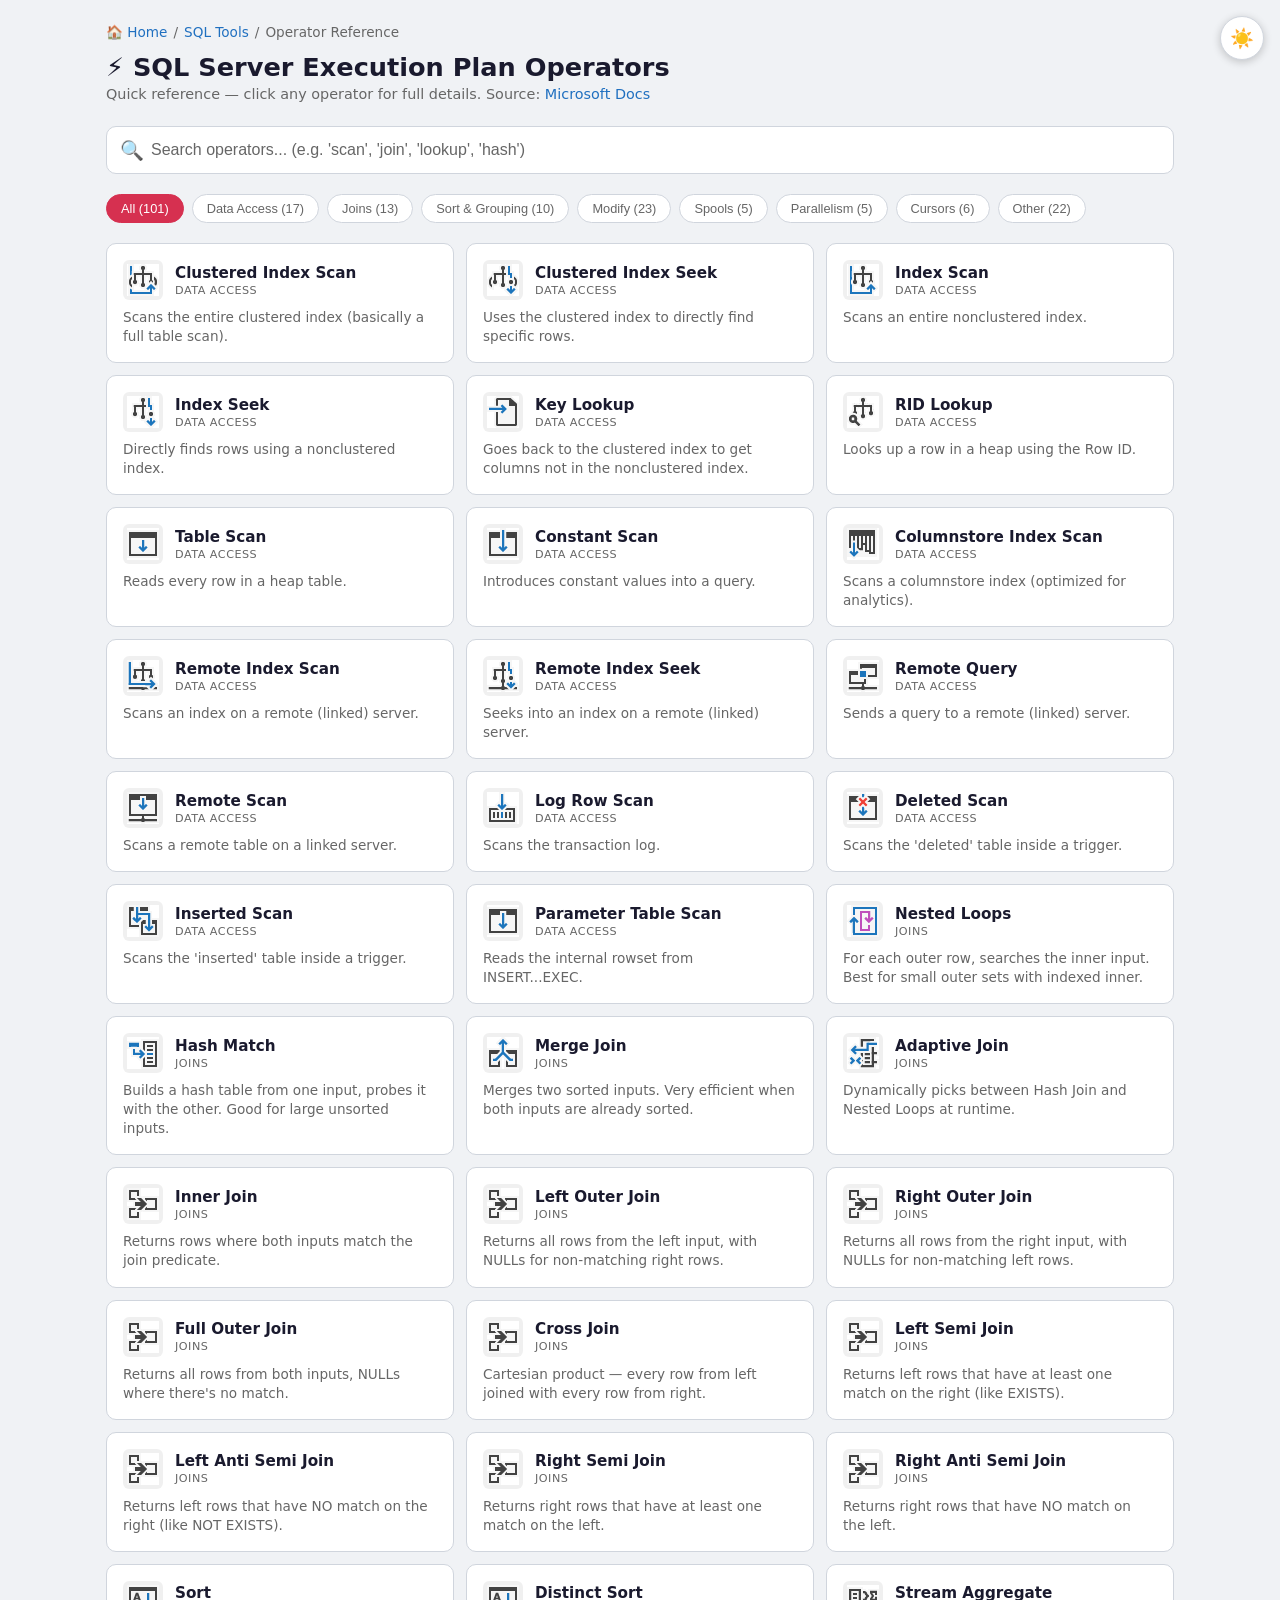
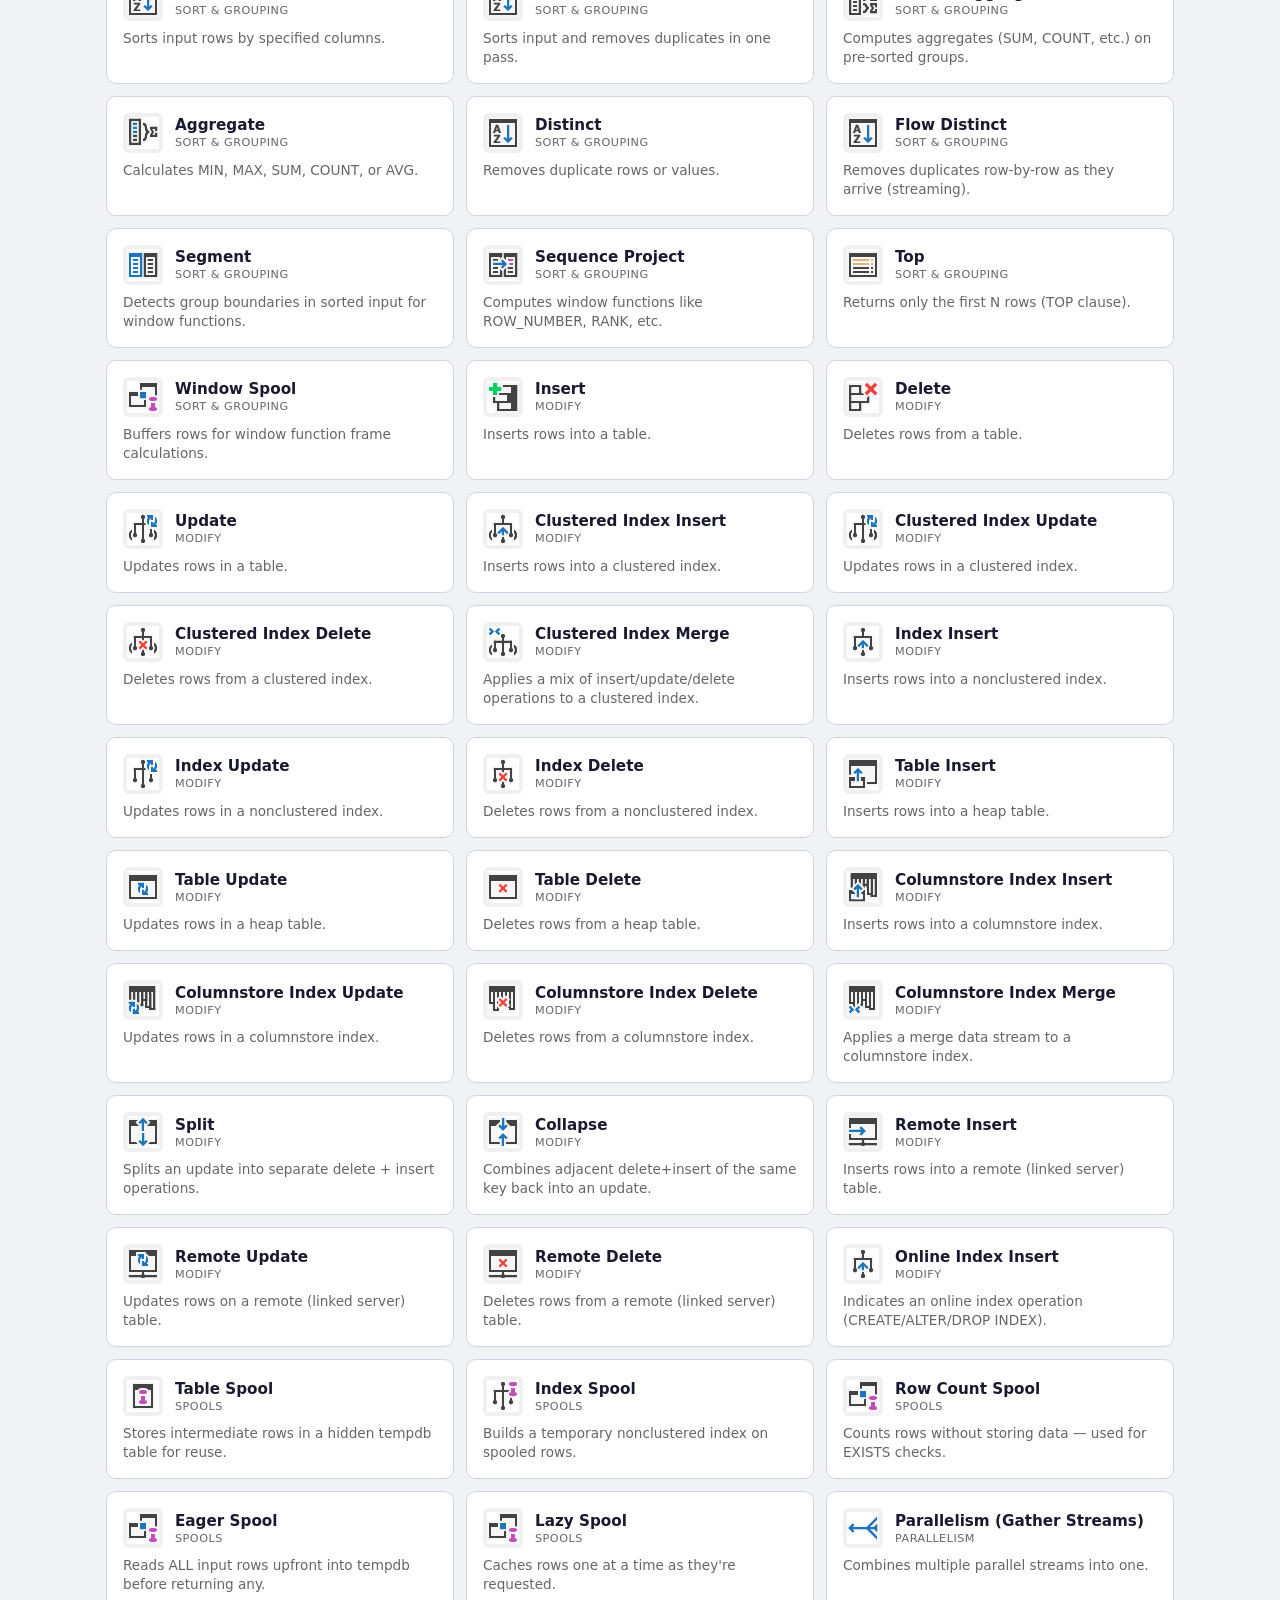
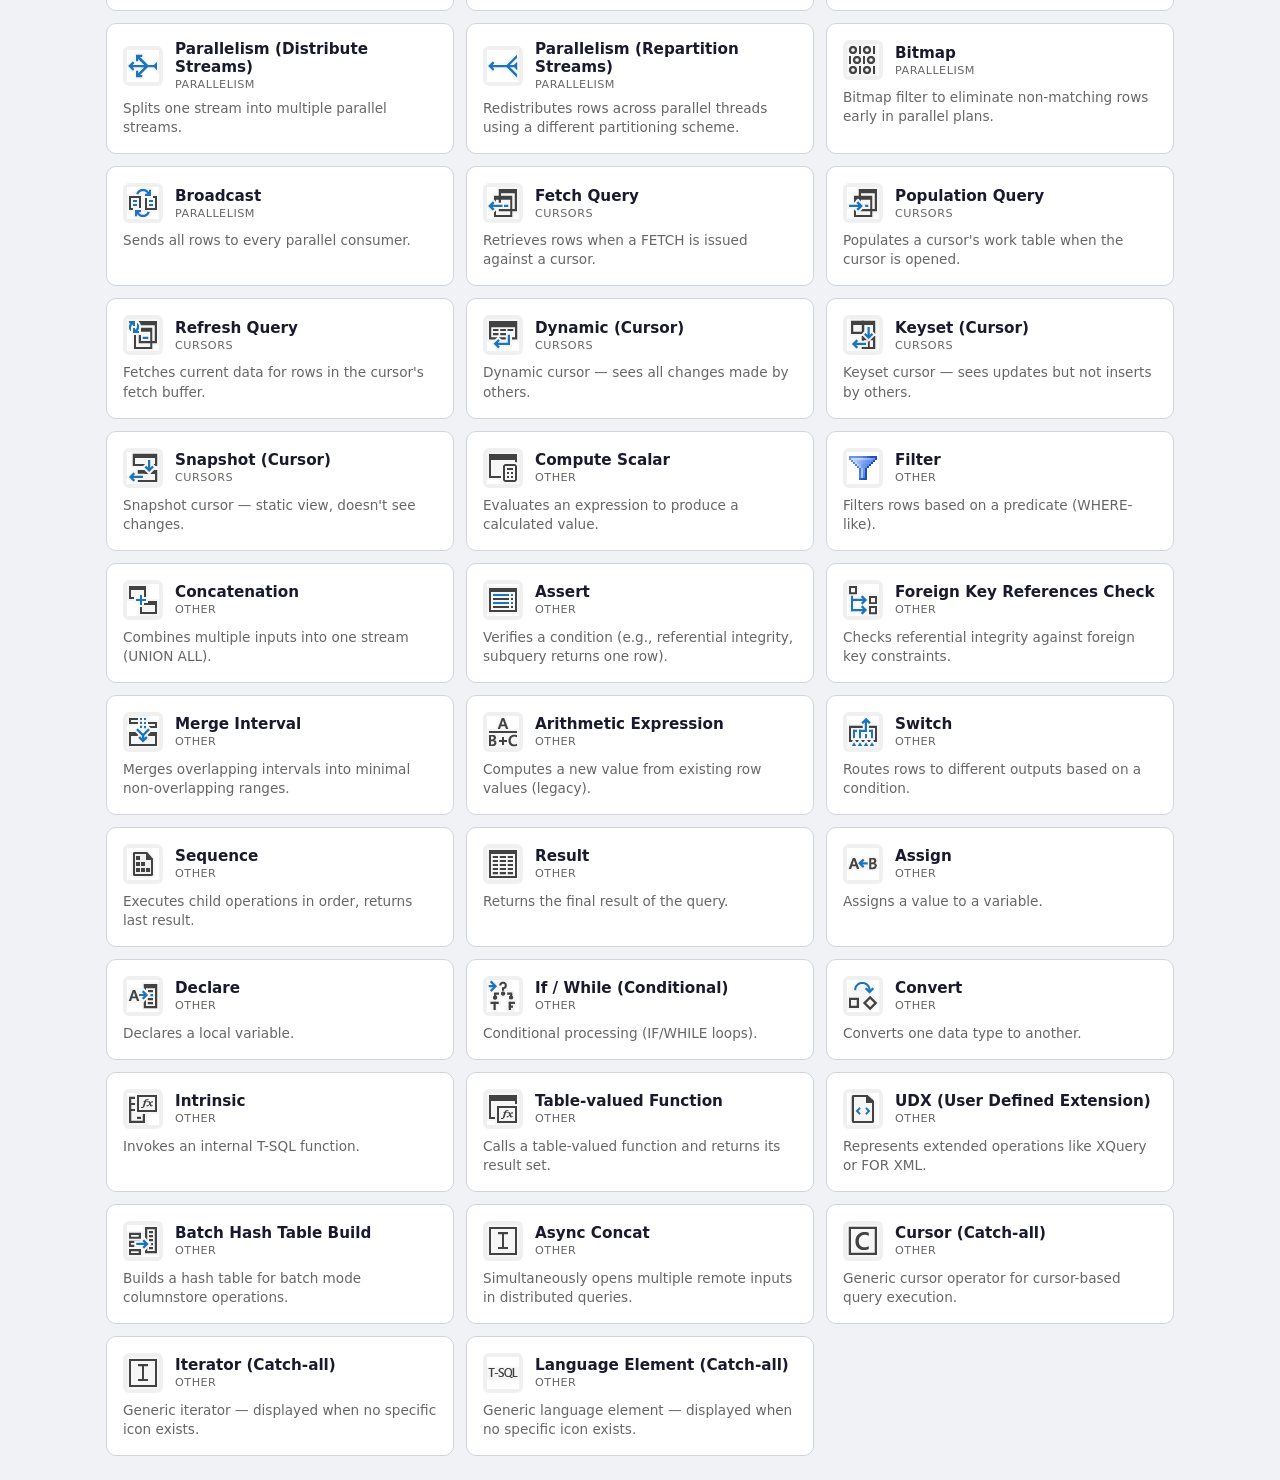
==== commit 60b46b05: "feat(sql/plan): execution plan viewer with canvas UI, properties modal, adaptive cards - Drag-to-pan" ====
--- a/sql/index.html
+++ b/sql/index.html
@@ -25,6 +25,13 @@
     --modal-border: #2a2a4a;
     --msdoc-bg: rgba(255,255,255,0.03);
     --msdoc-border: rgba(255,255,255,0.1);
+    --diagram-text: #e6edf3;
+    --diagram-dim: #8b949e;
+    --diagram-surface: #161b22;
+    --diagram-border: #30363d;
+    --diagram-accent: #58a6ff;
+    --diagram-green: #4ecca3;
+    --diagram-yellow: #f0c040;
   }
   [data-theme="light"] {
     --bg: #f0f2f5;
@@ -46,6 +53,13 @@
     --modal-border: #d0d5dd;
     --msdoc-bg: rgba(0,0,0,0.02);
     --msdoc-border: rgba(0,0,0,0.08);
+    --diagram-text: #1f2328;
+    --diagram-dim: #656d76;
+    --diagram-surface: #fff;
+    --diagram-border: #d0d7de;
+    --diagram-accent: #0969da;
+    --diagram-green: #2a8a6a;
+    --diagram-yellow: #b08a20;
   }
   * { margin: 0; padding: 0; box-sizing: border-box; }
   body {
@@ -305,6 +319,10 @@
         <div class="modal-section-title">Quick Summary</div>
         <div class="modal-section-content" id="modalSummary"></div>
       </div>
+      <div class="modal-section" id="diagramSection" style="display: none;">
+        <div class="modal-section-title">How It Works</div>
+        <div id="modalDiagram" style="max-width:520px; margin: 0 auto;"></div>
+      </div>
       <div class="modal-section" id="perfSection" style="display: none;">
         <div class="modal-section-title">Performance Tip</div>
         <div class="perf-tip" id="modalPerf"></div>
@@ -320,6 +338,9 @@
 </div>
 
 <div class="container">
+  <nav style="font-size:0.85rem;margin-bottom:12px;color:var(--text-dim)">
+    <a href="/" style="color:var(--blue);text-decoration:none">🏠 Home</a><span style="margin:0 6px">/</span><a href="/sql/" style="color:var(--blue);text-decoration:none">SQL Tools</a><span style="margin:0 6px">/</span><span>Operator Reference</span>
+  </nav>
   <h1>⚡ SQL Server Execution Plan Operators</h1>
   <p class="subtitle">Quick reference — click any operator for full details. Source: <a href="https://learn.microsoft.com/en-us/sql/relational-databases/showplan-logical-and-physical-operators-reference" target="_blank">Microsoft Docs</a></p>
   <div class="search-wrap">
@@ -331,125 +352,10 @@
   <div class="ops-grid" id="grid"></div>
 </div>
 
+<script src="operators.js"></script>
 <script>
-const operators = [
-  // === DATA ACCESS ===
-  { name: "Clustered Index Scan", category: "Data Access", icon: "icon-clustered-index-scan", summary: "Scans the entire clustered index (basically a full table scan).", detail: "Reads all rows from the clustered index. When a Predicate is present, only matching rows are returned. If the Ordered property is True, rows come back in index order. Can be expensive on large tables — often a sign you need a better index or a WHERE clause.", perf: "Full scans on large tables are expensive. Consider adding a WHERE clause or appropriate index to enable a seek instead.", types: ["Logical", "Physical"], msDoc: "The **Clustered Index Scan** operator scans the clustered index specified in the **Object** property, listed in the **Properties** pane of the graphical and XML showplans. When an optional **Predicate** is present, only those rows that satisfy the predicate are returned. If the **Ordered** property in the **Properties** pane or XML showplan is **True**, the query processor has determined that the rows must be returned in the order in which the clustered index has sorted them. If the **Ordered** property is **False**, the Database Engine scans the index in the optimal way, without necessarily sorting the output.\n\n**Clustered Index Scan** is a logical and physical operator." },
-  { name: "Clustered Index Seek", category: "Data Access", icon: "icon-clustered-index-seek", summary: "Uses the clustered index to directly find specific rows.", detail: "Uses the B-tree structure of the clustered index to jump directly to the rows matching the SeekPredicate. Much more efficient than a scan for selective queries. May include an additional Predicate (residual filter) evaluated after the seek.", perf: "This is what you want to see. If you're getting scans instead, check your WHERE clause and indexes.", types: ["Logical", "Physical"], msDoc: "The **Clustered Index Seek** operator uses the seeking ability of indexes to retrieve rows from a clustered index. The **Object** property, listed in the **Properties** pane of the graphical and XML showplans, contains the name of the clustered index being used. The **SeekPredicate** contains the predicate for the seek. The Database Engine uses the index to process only those rows that satisfy the **SeekPredicate**. It can also include a **Predicate** property where the Database Engine evaluates against all rows that satisfy the **SeekPredicate**, but this is optional and doesn't use indexes to complete this process.\n\nIf the **Ordered** property in the **Properties** pane or XML showplan is **True**, the query processor has determined that the rows must be returned in the order in which the clustered index has sorted them. If the **Ordered** property is **False**, the Database Engine searches the index in the optimal way, without necessarily sorting the output. Requiring the output to retain its ordering can be less efficient than producing nonsorted output.\n\n**Clustered Index Seek** is a logical and physical operator." },
-  { name: "Index Scan", category: "Data Access", icon: "icon-nonclustered-index-scan", summary: "Scans an entire nonclustered index.", detail: "Reads all rows from a nonclustered index. If a WHERE predicate is present, only matching rows are returned. Can be more efficient than a clustered index scan if the nonclustered index is narrower (fewer columns).", perf: "Still a full scan, just on a smaller structure. Consider if an index seek would be possible with different predicates.", types: ["Logical", "Physical"], msDoc: "The **Index Scan** operator retrieves all rows from the nonclustered index specified in the **Properties** pane. If an optional *where* predicate appears in the **Properties** pane, only those rows that satisfy the predicate are returned.\n\n**Index Scan** is a logical and physical operator." },
-  { name: "Index Seek", category: "Data Access", icon: "icon-nonclustered-index-seek", summary: "Directly finds rows using a nonclustered index.", detail: "Uses the B-tree of a nonclustered index to find matching rows via the seek predicate. May include a residual WHERE predicate. If ORDERED is specified, rows come back in index order. This is generally the most efficient way to retrieve specific rows.", types: ["Logical", "Physical"], msDoc: "The **Index Seek** operator uses the seeking ability of indexes to retrieve rows from a nonclustered index. The **Properties** pane contains the name of the nonclustered index being used. It also contains the *seek* predicate. The Database Engine uses the index to process only those rows that satisfy the *seek* predicate. It optionally might include a *where* predicate, which the Database Engine evaluates against all rows that satisfy the *seek* predicate (it doesn't use the indexes to do this). If the **Properties** pane contains the ORDERED clause, the query processor has determined that the rows must be returned in the order in which the nonclustered index has sorted them. If the ORDERED clause isn't present, the Database Engine searches the index in the optimal way (which doesn't guarantee that the output is sorted). Allowing the output to retain its ordering might be less efficient than producing nonsorted output.\n\n**Index Seek** is a logical and physical operator." },
-  { name: "Key Lookup", category: "Data Access", icon: "icon-key-lookup", summary: "Goes back to the clustered index to get columns not in the nonclustered index.", detail: "After an Index Seek finds rows via a nonclustered index, Key Lookup fetches the remaining columns from the clustered index using the clustering key. Always paired with a Nested Loops operator. WITH PREFETCH means it uses read-ahead for better I/O.", perf: "Key Lookups can be expensive with many rows. Add missing columns to the nonclustered index as INCLUDE columns (covering index) to eliminate them.", types: ["Physical"], msDoc: "The **Key Lookup** operator is a bookmark lookup on a table with a clustered index. The **Properties** pane contains the name of the clustered index and the clustering key used to look up the row in the clustered index. **Key Lookup** is always accompanied by a **Nested Loops** operator. If the WITH PREFETCH clause appears in the **Properties** pane, the query processor has determined that it's optimal to use asynchronous prefetching (read-ahead) when looking up bookmarks in the clustered index.\n\nThe use of a **Key Lookup** operator in a query plan indicates that the query might benefit from performance tuning. For example, query performance might be improved by adding a covering index." },
-  { name: "RID Lookup", category: "Data Access", icon: "icon-rid-lookup", summary: "Looks up a row in a heap using the Row ID.", detail: "Similar to Key Lookup but for heap tables (no clustered index). Uses the physical Row ID (file:page:slot) to fetch the full row after a nonclustered index seek. Always paired with Nested Loops.", perf: "Consider adding a clustered index to the table, or making the nonclustered index a covering index.", types: ["Physical"], msDoc: "**RID Lookup** is a bookmark lookup on a heap using a supplied row identifier (RID). The **Properties** pane contains the bookmark label used to look up the row in the table and the name of the table in which the row is looked up. **RID Lookup** is always accompanied by a NESTED LOOP JOIN.\n\n**RID Lookup** is a physical operator." },
-  { name: "Table Scan", category: "Data Access", icon: "icon-table-scan", summary: "Reads every row in a heap table.", detail: "Scans the entire heap (a table without a clustered index). This is the least efficient data access method for large tables since every row must be examined.", perf: "On large tables, this is a red flag. Add a clustered index, or at minimum a nonclustered index to enable seeks.", types: ["Logical", "Physical"], msDoc: "The **Table Scan** operator retrieves all rows from the table specified in the **Object** property, listed in the **Properties** pane. If a *where* predicate appears in the **Properties** pane, only those rows that satisfy the predicate are returned.\n\n**Table Scan** is a logical and physical operator." },
-  { name: "Constant Scan", category: "Data Access", icon: "icon-constant-scan", summary: "Introduces constant values into a query.", detail: "Produces one or more rows of constant values. Often used with Compute Scalar to build rows. Common in queries with hardcoded values, UNION with constants, or VALUES clauses.", types: ["Logical", "Physical"], msDoc: "The **Constant Scan** operator introduces one or more constant rows into a query. A **Compute Scalar** operator is often used after a **Constant Scan** to add columns to a row produced by the **Constant Scan** operator. **Constant Scan** can generate one or more rows with zero or more columns." },
-  { name: "Columnstore Index Scan", category: "Data Access", icon: "icon-columnstore-index-scan", summary: "Scans a columnstore index (optimized for analytics).", detail: "Scans a clustered or nonclustered columnstore index. Uses batch mode processing for high throughput on analytical queries. Can eliminate row groups via segment elimination when predicates match column min/max metadata.", types: ["Physical"], msDoc: "The **Columnstore Index Scan** operator represents a scan of the columnstore index specified in the **Object** property, listed in the **Properties** pane of the graphical and XML showplans. The scan occurs via the **Clustered Index Scan** for a clustered columnstore index, and via the **Index Scan** operator for a nonclustered columnstore index. The index type (*Clustered*, *NonClustered*, or *ViewNonClustered*) is specified in the **IndexKind** property in the XML showplan. When an optional **Predicate** is present, only those rows that satisfy the predicate are returned. The **SeekPredicate** property is only available for a partitioned columnstore index, and only equality or inequality conditions. If the partitioned column is in query predicate, partition elimination can reduce the number of rowgroups to scan.\n\n**Columnstore Index Scan** is a physical operator." },
-  { name: "Remote Index Scan", category: "Data Access", icon: "icon-remote-index-scan", summary: "Scans an index on a remote (linked) server.", detail: "Scans a nonclustered index on a remote server via a linked server connection. Performance depends on network latency and remote server load.", types: ["Logical", "Physical"], msDoc: "**Remote Index Scan** scans a nonclustered index on a remote server via a linked server connection. Performance depends on network latency and remote server load." },
-  { name: "Remote Index Seek", category: "Data Access", icon: "icon-remote-index-seek", summary: "Seeks into an index on a remote (linked) server.", detail: "Uses the seeking ability of an index on a remote linked server. More efficient than Remote Index Scan when seeking specific rows.", types: ["Logical", "Physical"], msDoc: "**Remote Index Seek** uses the seeking ability of an index on a remote linked server. More efficient than Remote Index Scan when seeking specific rows." },
-  { name: "Remote Query", category: "Data Access", icon: "icon-remote-query", summary: "Sends a query to a remote (linked) server.", detail: "Submits a query to a remote data source via OLE DB. The entire query is sent remotely, and results are streamed back. Used in distributed queries with linked servers.", types: ["Logical", "Physical"], msDoc: "**Remote Query** submits a query to a remote data source via OLE DB. The entire query is sent remotely, and results are streamed back. Used in distributed queries with linked servers." },
-  { name: "Remote Scan", category: "Data Access", icon: "icon-remote-scan", summary: "Scans a remote table on a linked server.", detail: "Scans a table on a remote server. Results are streamed back to the local server for further processing.", types: ["Logical", "Physical"], msDoc: "**Remote Scan** scans a table on a remote server. Results are streamed back to the local server for further processing." },
-  { name: "Log Row Scan", category: "Data Access", icon: "icon-log-row-scan", summary: "Scans the transaction log.", detail: "Reads rows from the SQL Server transaction log. Used internally for certain operations that need log data.", types: ["Logical", "Physical"], msDoc: "**Log Row Scan** reads rows from the SQL Server transaction log. Used internally for certain operations that need log data." },
-  { name: "Deleted Scan", category: "Data Access", icon: "icon-deleted-scan", summary: "Scans the 'deleted' table inside a trigger.", detail: "In trigger context, scans the virtual 'deleted' table which contains the before-image of rows affected by DELETE or UPDATE statements.", types: ["Logical", "Physical"], msDoc: "**Deleted Scan** in trigger context, scans the virtual 'deleted' table which contains the before-image of rows affected by DELETE or UPDATE statements." },
-  { name: "Inserted Scan", category: "Data Access", icon: "icon-inserted-scan", summary: "Scans the 'inserted' table inside a trigger.", detail: "In trigger context, scans the virtual 'inserted' table which contains the after-image of rows affected by INSERT or UPDATE statements.", types: ["Logical", "Physical"], msDoc: "**Inserted Scan** in trigger context, scans the virtual 'inserted' table which contains the after-image of rows affected by INSERT or UPDATE statements." },
-  { name: "Parameter Table Scan", category: "Data Access", icon: "icon-parameter-table-scan", summary: "Reads the internal rowset from INSERT...EXEC.", detail: "Reads the result set produced by a stored procedure or dynamic SQL batch during an INSERT...EXEC statement.", types: ["Logical", "Physical"], msDoc: "**Parameter Table Scan** reads the result set produced by a stored procedure or dynamic SQL batch during an INSERT...EXEC statement." },
-
-  // === JOINS ===
-  { name: "Nested Loops", category: "Joins", icon: "icon-nested-loops", summary: "For each outer row, searches the inner input. Best for small outer sets with indexed inner.", detail: "For each row in the outer (top) input, performs a search on the inner (bottom) input, typically using an index. Very efficient when the outer input is small and the inner input has a good index. OPTIMIZED=True means it uses Batch Sort for better I/O locality.", perf: "Great with small outer inputs and indexed inner inputs. If the outer set is large, a Hash Match or Merge Join may be better.", types: ["Physical"], msDoc: "The **Nested Loops** operator performs the inner join, left outer join, left semi join, and left anti semi join logical operations. Nested loop joins perform a search on the inner table for each row of the outer table, typically using an index. The query processor decides, based on anticipated costs, whether to sort the outer input in order to improve locality of the searches on the index over the inner input. Any rows that satisfy the (optional) predicate in the **Properties** pane are returned as applicable, based on the logical operation being performed. When the OPTIMIZED attribute is set to True, it means that an Optimized Nested Loops (or Batch Sort) is used.\n\n**Nested Loops** is a physical operator." },
-  { name: "Hash Match", category: "Joins", icon: "icon-hash-match", summary: "Builds a hash table from one input, probes it with the other. Good for large unsorted inputs.", detail: "Builds a hash table from the build (top) input, then probes it with each row from the probe (bottom) input. Also used for aggregation (GROUP BY) and distinct operations. If the hash table exceeds memory, it spills to tempdb. A residual predicate may filter matches further.", perf: "Hash joins need memory for the hash table. Very large builds can spill to tempdb. Consider indexes that enable Merge Join or Nested Loops instead.", types: ["Physical"], msDoc: "The **Hash Match** operator builds a hash table by computing a hash value for each row from its build input. A *hash* predicate, with a list of columns used to create a hash value, appears in the **Properties** pane. Then, for each probe row (as applicable), it computes a hash value (using the same hash function) and looks in the hash table for matches. If a residual predicate is present (identified by RESIDUAL:() in the **Properties** pane), that predicate must also be satisfied for rows to be considered a match.\n\nBehavior depends on the logical operation being performed:\n- For any joins, use the first (top) input to build the hash table and the second (bottom) input to probe the hash table. Output matches (or nonmatches) as dictated by the join type. If multiple joins use the same join column, these operations are grouped into a hash team.\n- For the distinct or aggregate operators, use the input to build the hash table (removing duplicates and computing any aggregate expressions). When the hash table is built, scan the table and output all entries.\n- For the union operator, use the first input to build the hash table (removing duplicates). Use the second input (which must have no duplicates) to probe the hash table, returning all rows that have no matches, then scan the hash table and return all entries.\n\n**Hash Match** is a physical operator." },
-  { name: "Merge Join", category: "Joins", icon: "icon-merge-join", summary: "Merges two sorted inputs. Very efficient when both inputs are already sorted.", detail: "Requires both inputs to be sorted on the join columns. Walks through both sorted streams simultaneously. Supports inner, outer, semi, and anti semi joins plus UNION. Many-to-many merges require a worktable. Extremely efficient when data is pre-sorted (e.g., from indexes).", perf: "Merge Join is very efficient but requires sorted inputs. If you see Sort operators feeding into it, the overall cost may be high.", types: ["Physical"], msDoc: "The **Merge Join** operator performs the inner join, left outer join, left semi join, left anti semi join, right outer join, right semi join, right anti semi join, and union logical operations. In the **Properties** pane, the **Merge Join** operator contains a *merge* predicate if the operation is performing a one-to-many join, or a *many-to-many merge* predicate if the operation is performing a many-to-many join. The **Properties** pane also includes a comma-separated list of columns used to perform the operation. The **Merge Join** operator requires two inputs sorted on their respective columns, possibly by inserting explicit sort operations into the query plan. Merge join is particularly effective if explicit sorting isn't required, for example, if there's a suitable B-tree index in the database or if the sort order can be exploited for multiple operations, such as a merge join and grouping with rollup.\n\n**Merge Join** is a physical operator." },
-  { name: "Adaptive Join", category: "Joins", icon: "icon-adaptive-join", summary: "Dynamically picks between Hash Join and Nested Loops at runtime.", detail: "Defers the choice between Hash Join and Nested Loops until after scanning the first input. If the actual row count is below the adaptive threshold, switches to Nested Loops; otherwise uses Hash Join. Introduced in SQL Server 2017 as part of Intelligent Query Processing.", types: ["Physical"], msDoc: "The **Adaptive Join** operator enables the choice of a hash join or nested loops join method to be deferred until after the first input has been scanned.\n\n**Adaptive Join** is a physical operator." },
-  { name: "Inner Join", category: "Joins", icon: "icon-join", summary: "Returns rows where both inputs match the join predicate.", detail: "Logical operation that returns only rows satisfying the join condition from both inputs. Implemented physically by Nested Loops, Hash Match, or Merge Join.", types: ["Logical"], msDoc: "**Inner Join** returns rows where both inputs match the join predicate. Logical operation that returns only rows satisfying the join condition from both inputs. Implemented physically by Nested Loops, Hash Match, or Merge Join." },
-  { name: "Left Outer Join", category: "Joins", icon: "icon-join", summary: "Returns all rows from the left input, with NULLs for non-matching right rows.", detail: "Returns all rows from the first (top) input. For rows with matches in the second input, includes the matched columns. For non-matching rows, fills second input columns with NULLs.", types: ["Logical"], msDoc: "**Left Outer Join** returns all rows from the left input, with NULLs for non-matching right rows. Returns all rows from the first (top) input. For rows with matches in the second input, includes the matched columns. For non-matching rows, fills second input columns with NULLs." },
-  { name: "Right Outer Join", category: "Joins", icon: "icon-join", summary: "Returns all rows from the right input, with NULLs for non-matching left rows.", detail: "Returns all rows from the second (bottom) input. For rows with matches in the first input, includes the matched columns. Non-matching rows get NULLs for the first input's columns.", types: ["Logical"], msDoc: "**Right Outer Join** returns all rows from the right input, with NULLs for non-matching left rows. Returns all rows from the second (bottom) input. For rows with matches in the first input, includes the matched columns. Non-matching rows get NULLs for the first input's columns." },
-  { name: "Full Outer Join", category: "Joins", icon: "icon-join", summary: "Returns all rows from both inputs, NULLs where there's no match.", detail: "Returns matched rows from both inputs, plus unmatched rows from each side with NULLs for the missing side's columns.", types: ["Logical"], msDoc: "**Full Outer Join** returns all rows from both inputs, NULLs where there's no match. Returns matched rows from both inputs, plus unmatched rows from each side with NULLs for the missing side's columns." },
-  { name: "Cross Join", category: "Joins", icon: "icon-join", summary: "Cartesian product — every row from left joined with every row from right.", detail: "Produces the Cartesian product of both inputs. Every row from the first input is paired with every row from the second input. Result set size = left rows × right rows.", perf: "Cross joins can produce enormous result sets. Make sure this is intentional.", types: ["Logical"], msDoc: "**Cross Join** produces the Cartesian product — every row from left joined with every row from right. Produces the Cartesian product of both inputs. Every row from the first input is paired with every row from the second input. Result set size = left rows × right rows." },
-  { name: "Left Semi Join", category: "Joins", icon: "icon-join", summary: "Returns left rows that have at least one match on the right (like EXISTS).", detail: "Returns rows from the first input where at least one matching row exists in the second input. Only returns columns from the first input. Commonly seen with EXISTS or IN subqueries.", types: ["Logical"], msDoc: "**Left Semi Join** returns left rows that have at least one match on the right (like EXISTS). Returns rows from the first input where at least one matching row exists in the second input. Only returns columns from the first input. Commonly seen with EXISTS or IN subqueries." },
-  { name: "Left Anti Semi Join", category: "Joins", icon: "icon-join", summary: "Returns left rows that have NO match on the right (like NOT EXISTS).", detail: "Returns rows from the first input where no matching row exists in the second input. Common with NOT EXISTS or NOT IN subqueries.", types: ["Logical"], msDoc: "**Left Anti Semi Join** returns left rows that have NO match on the right (like NOT EXISTS). Returns rows from the first input where no matching row exists in the second input. Common with NOT EXISTS or NOT IN subqueries." },
-  { name: "Right Semi Join", category: "Joins", icon: "icon-join", summary: "Returns right rows that have at least one match on the left.", detail: "Returns rows from the second input where at least one matching row exists in the first input.", types: ["Logical"], msDoc: "**Right Semi Join** returns right rows that have at least one match on the left. Returns rows from the second input where at least one matching row exists in the first input." },
-  { name: "Right Anti Semi Join", category: "Joins", icon: "icon-join", summary: "Returns right rows that have NO match on the left.", detail: "Returns rows from the second input where no matching row exists in the first input.", types: ["Logical"], msDoc: "**Right Anti Semi Join** returns right rows that have NO match on the left. Returns rows from the second input where no matching row exists in the first input." },
-
-  // === SORT & GROUPING ===
-  { name: "Sort", category: "Sort & Grouping", icon: "icon-sort", summary: "Sorts input rows by specified columns.", detail: "Sorts all input rows by the ORDER BY columns. Consumes all input before producing any output (blocking operator). If the data set exceeds the memory grant, it spills to tempdb. DISTINCT flag removes duplicates during the sort.", perf: "Sorts are expensive (blocking + memory). If you see sorts feeding joins, consider indexes that provide pre-sorted data.", types: ["Logical", "Physical"], msDoc: "The **Sort** operator sorts all incoming rows. The **Properties** pane contains either a *distinct order by* predicate if duplicates are removed by this operation, or an *order by* predicate with a comma-separated list of the columns being sorted. The columns are prefixed with the value ASC if the columns are sorted in ascending order, or the value DESC if the columns are sorted in descending order.\n\n**Sort** is a logical and physical operator." },
-  { name: "Distinct Sort", category: "Sort & Grouping", icon: "icon-sort", summary: "Sorts input and removes duplicates in one pass.", detail: "Scans input, sorts by specified columns, and removes duplicate rows. Combines the work of Sort + Distinct into a single operator.", types: ["Logical"], msDoc: "**Distinct Sort** sorts input and removes duplicates in one pass. Scans input, sorts by specified columns, and removes duplicate rows. Combines the work of Sort + Distinct into a single operator." },
-  { name: "Stream Aggregate", category: "Sort & Grouping", icon: "icon-stream-aggregate", summary: "Computes aggregates (SUM, COUNT, etc.) on pre-sorted groups.", detail: "Requires input sorted by the GROUP BY columns. Processes rows sequentially, computing aggregates as each group boundary is encountered. Very efficient since it's non-blocking and doesn't need extra memory.", types: ["Logical", "Physical"], msDoc: "The **Stream Aggregate** operator groups rows by one or more columns and then calculates one or more aggregate expressions returned by the query. The output of this operator can be referenced by later operators in the query, returned to the client, or both. The **Stream Aggregate** operator requires input ordered by the columns within its groups. The optimizer uses a **Sort** operator before this operator if the data isn't already sorted due to a prior **Sort** operator or due to an ordered index seek or scan.\n\n**Stream Aggregate** is a physical operator." },
-  { name: "Aggregate", category: "Sort & Grouping", icon: "icon-aggregate", summary: "Calculates MIN, MAX, SUM, COUNT, or AVG.", detail: "Computes aggregate expressions. Can be implemented physically by Stream Aggregate or Hash Match. Appears as both a logical and physical operator.", types: ["Logical", "Physical"], msDoc: "**Aggregate** calculates MIN, MAX, SUM, COUNT, or AVG. Computes aggregate expressions. Can be implemented physically by Stream Aggregate or Hash Match. Appears as both a logical and physical operator." },
-  { name: "Distinct", category: "Sort & Grouping", icon: "icon-sort", summary: "Removes duplicate rows or values.", detail: "Removes duplicate rows from its input. Can be implemented by Sort (Distinct Sort), Hash Match (Hash Aggregate), or Stream Aggregate.", types: ["Logical"], msDoc: "**Distinct** removes duplicate rows or values. Removes duplicate rows from its input. Can be implemented by Sort (Distinct Sort), Hash Match (Hash Aggregate), or Stream Aggregate." },
-  { name: "Flow Distinct", category: "Sort & Grouping", icon: "icon-sort", summary: "Removes duplicates row-by-row as they arrive (streaming).", detail: "Unlike Distinct (which consumes all input first), Flow Distinct returns each unique row as soon as it's encountered. Duplicates are discarded on sight.", types: ["Logical"], msDoc: "**Flow Distinct** removes duplicates row-by-row as they arrive (streaming). Unlike Distinct (which consumes all input first), Flow Distinct returns each unique row as soon as it's encountered. Duplicates are discarded on sight." },
-  { name: "Segment", category: "Sort & Grouping", icon: "icon-segment", summary: "Detects group boundaries in sorted input for window functions.", detail: "Tests each row to determine if it's in the current group or a new one. Used with window functions (OVER clause) to partition rows into segments for aggregate computation.", types: ["Logical", "Physical"], msDoc: "**Segment** detects group boundaries in sorted input for window functions. Tests each row to determine if it's in the current group or a new one. Used with window functions (OVER clause) to partition rows into segments for aggregate computation." },
-  { name: "Sequence Project", category: "Sort & Grouping", icon: "icon-sequence-project", summary: "Computes window functions like ROW_NUMBER, RANK, etc.", detail: "Adds window function results (ROW_NUMBER, RANK, DENSE_RANK, NTILE, LAG, LEAD, etc.) to each row. Works with Segment to handle PARTITION BY and with Sort for ORDER BY within the window.", types: ["Logical", "Physical"], msDoc: "**Sequence Project** computes window functions like ROW_NUMBER, RANK, etc. Adds window function results (ROW_NUMBER, RANK, DENSE_RANK, NTILE, LAG, LEAD, etc.) to each row. Works with Segment to handle PARTITION BY and with Sort for ORDER BY within the window." },
-  { name: "Top", category: "Sort & Grouping", icon: "icon-top", summary: "Returns only the first N rows (TOP clause).", detail: "Scans input and returns only the first N rows, then stops. Also handles TOP WITH TIES. Can dramatically reduce work for downstream operators since it stops early.", types: ["Logical", "Physical"], msDoc: "**Top** returns only the first N rows (TOP clause). Scans input and returns only the first N rows, then stops. Also handles TOP WITH TIES. Can dramatically reduce work for downstream operators since it stops early." },
-  { name: "Window Spool", category: "Sort & Grouping", icon: "icon-window-spool", summary: "Buffers rows for window function frame calculations.", detail: "Expands each input row into the set of rows that fall within the window frame (ROWS/RANGE BETWEEN). Used for aggregate window functions that need access to a sliding frame of rows.", types: ["Physical"], msDoc: "**Window Spool** buffers rows for window function frame calculations. Expands each input row into the set of rows that fall within the window frame (ROWS/RANGE BETWEEN). Used for aggregate window functions that need access to a sliding frame of rows." },
-
-  // === MODIFY ===
-  { name: "Insert", category: "Modify", icon: "icon-insert", summary: "Inserts rows into a table.", detail: "Logical insert operation. The physical implementation is Table Insert, Clustered Index Insert, or Index Insert depending on the target structure.", types: ["Logical"], msDoc: "**Insert** inserts rows into a table. Logical insert operation. The physical implementation is Table Insert, Clustered Index Insert, or Index Insert depending on the target structure." },
-  { name: "Delete", category: "Modify", icon: "icon-delete", summary: "Deletes rows from a table.", detail: "Deletes rows that satisfy the optional predicate. Physical implementation depends on the target index type.", types: ["Logical"], msDoc: "**Delete** deletes rows from a table. Deletes rows that satisfy the optional predicate. Physical implementation depends on the target index type." },
-  { name: "Update", category: "Modify", icon: "icon-clustered-index-update", summary: "Updates rows in a table.", detail: "Modifies existing rows. SetPredicate defines the new column values. Physical implementation depends on index type.", types: ["Logical"], msDoc: "**Update** updates rows in a table. Modifies existing rows. SetPredicate defines the new column values. Physical implementation depends on index type." },
-  { name: "Clustered Index Insert", category: "Modify", icon: "icon-clustered-index-insert", summary: "Inserts rows into a clustered index.", detail: "Physical operator that inserts rows into the specified clustered index. Changes may also cascade to nonclustered indexes on the same table.", types: ["Physical"], msDoc: "**Clustered Index Insert** inserts rows into a clustered index. Physical operator that inserts rows into the specified clustered index. Changes may also cascade to nonclustered indexes on the same table." },
-  { name: "Clustered Index Update", category: "Modify", icon: "icon-clustered-index-update", summary: "Updates rows in a clustered index.", detail: "Physical operator that updates rows in the specified clustered index. May cascade changes to nonclustered indexes.", types: ["Logical", "Physical"], msDoc: "**Clustered Index Update** updates rows in a clustered index. Physical operator that updates rows in the specified clustered index. May cascade changes to nonclustered indexes." },
-  { name: "Clustered Index Delete", category: "Modify", icon: "icon-clustered-index-delete", summary: "Deletes rows from a clustered index.", detail: "Physical operator that deletes rows from the specified clustered index. May cascade to nonclustered indexes.", types: ["Physical"], msDoc: "**Clustered Index Delete** deletes rows from a clustered index. Physical operator that deletes rows from the specified clustered index. May cascade to nonclustered indexes." },
-  { name: "Clustered Index Merge", category: "Modify", icon: "icon-clustered-index-merge", summary: "Applies a mix of insert/update/delete operations to a clustered index.", detail: "Applies a merge data stream (inserts, updates, and deletes) to a clustered index. The ActionColumn determines which operation to perform for each row. Used in MERGE statements.", types: ["Physical"], msDoc: "**Clustered Index Merge** applies a mix of insert/update/delete operations to a clustered index. Applies a merge data stream (inserts, updates, and deletes) to a clustered index. The ActionColumn determines which operation to perform for each row. Used in MERGE statements." },
-  { name: "Index Insert", category: "Modify", icon: "icon-nonclustered-index-insert", summary: "Inserts rows into a nonclustered index.", detail: "Physical operator that inserts rows into the specified nonclustered index.", types: ["Physical"], msDoc: "**Index Insert** inserts rows into a nonclustered index. Physical operator that inserts rows into the specified nonclustered index." },
-  { name: "Index Update", category: "Modify", icon: "icon-nonclustered-index-update", summary: "Updates rows in a nonclustered index.", detail: "Physical operator that updates rows in the specified nonclustered index.", types: ["Physical"], msDoc: "**Index Update** updates rows in a nonclustered index. Physical operator that updates rows in the specified nonclustered index." },
-  { name: "Index Delete", category: "Modify", icon: "icon-nonclustered-index-delete", summary: "Deletes rows from a nonclustered index.", detail: "Physical operator that deletes rows from the specified nonclustered index.", types: ["Physical"], msDoc: "**Index Delete** deletes rows from a nonclustered index. Physical operator that deletes rows from the specified nonclustered index." },
-  { name: "Table Insert", category: "Modify", icon: "icon-table-insert", summary: "Inserts rows into a heap table.", detail: "Physical operator that inserts rows into a heap (table without a clustered index).", types: ["Physical"], msDoc: "**Table Insert** inserts rows into a heap table. Physical operator that inserts rows into a heap (table without a clustered index)." },
-  { name: "Table Update", category: "Modify", icon: "icon-table-update", summary: "Updates rows in a heap table.", detail: "Physical operator that updates rows in a heap table.", types: ["Physical"], msDoc: "**Table Update** updates rows in a heap table. Physical operator that updates rows in a heap table." },
-  { name: "Table Delete", category: "Modify", icon: "icon-table-delete", summary: "Deletes rows from a heap table.", detail: "Physical operator that deletes rows from a heap table.", types: ["Physical"], msDoc: "**Table Delete** deletes rows from a heap table. Physical operator that deletes rows from a heap table." },
-  { name: "Columnstore Index Insert", category: "Modify", icon: "icon-columnstore-index-insert", summary: "Inserts rows into a columnstore index.", detail: "Physical operator for inserting rows into a clustered or nonclustered columnstore index.", types: ["Physical"], msDoc: "**Columnstore Index Insert** inserts rows into a columnstore index. Physical operator for inserting rows into a clustered or nonclustered columnstore index." },
-  { name: "Columnstore Index Update", category: "Modify", icon: "icon-columnstore-index-update", summary: "Updates rows in a columnstore index.", detail: "Physical operator for updating rows in a columnstore index.", types: ["Physical"], msDoc: "**Columnstore Index Update** updates rows in a columnstore index. Physical operator for updating rows in a columnstore index." },
-  { name: "Columnstore Index Delete", category: "Modify", icon: "icon-columnstore-index-delete", summary: "Deletes rows from a columnstore index.", detail: "Physical operator for deleting rows from a columnstore index.", types: ["Physical"], msDoc: "**Columnstore Index Delete** deletes rows from a columnstore index. Physical operator for deleting rows from a columnstore index." },
-  { name: "Columnstore Index Merge", category: "Modify", icon: "icon-columnstore-index-merge", summary: "Applies a merge data stream to a columnstore index.", detail: "Applies insert/update/delete operations to a columnstore index based on the ActionColumn value.", types: ["Physical"], msDoc: "**Columnstore Index Merge** applies a merge data stream to a columnstore index. Applies insert/update/delete operations to a columnstore index based on the ActionColumn value." },
-  { name: "Split", category: "Modify", icon: "icon-split", summary: "Splits an update into separate delete + insert operations.", detail: "Used with Collapse to optimize update processing. Splits each update row into a delete of the old values and an insert of the new values. This allows the optimizer to process the operations more efficiently, especially when key columns change.", types: ["Logical", "Physical"], msDoc: "**Split** splits an update into separate delete + insert operations. Used with Collapse to optimize update processing. Splits each update row into a delete of the old values and an insert of the new values. This allows the optimizer to process the operations more efficiently, especially when key columns change." },
-  { name: "Collapse", category: "Modify", icon: "icon-collapse", summary: "Combines adjacent delete+insert of the same key back into an update.", detail: "Works with Split to optimize updates. If adjacent rows in the stream delete and insert the same key values, Collapse merges them back into a single, more efficient update operation.", types: ["Logical", "Physical"], msDoc: "**Collapse** combines adjacent delete+insert of the same key back into an update. Works with Split to optimize updates. If adjacent rows in the stream delete and insert the same key values, Collapse merges them back into a single, more efficient update operation." },
-  { name: "Remote Insert", category: "Modify", icon: "icon-remote-insert", summary: "Inserts rows into a remote (linked server) table.", detail: "Physical operator that inserts input rows into a table on a remote linked server.", types: ["Logical", "Physical"], msDoc: "**Remote Insert** inserts rows into a remote (linked server) table. Physical operator that inserts input rows into a table on a remote linked server." },
-  { name: "Remote Update", category: "Modify", icon: "icon-remote-update", summary: "Updates rows on a remote (linked server) table.", detail: "Physical operator that updates rows in a table on a remote linked server.", types: ["Logical", "Physical"], msDoc: "**Remote Update** updates rows on a remote (linked server) table. Physical operator that updates rows in a table on a remote linked server." },
-  { name: "Remote Delete", category: "Modify", icon: "icon-remote-delete", summary: "Deletes rows from a remote (linked server) table.", detail: "Physical operator that deletes rows from a table on a remote linked server.", types: ["Logical", "Physical"], msDoc: "**Remote Delete** deletes rows from a remote (linked server) table. Physical operator that deletes rows from a table on a remote linked server." },
-  { name: "Online Index Insert", category: "Modify", icon: "icon-nonclustered-index-insert", summary: "Indicates an online index operation (CREATE/ALTER/DROP INDEX).", detail: "Indicates that an index create, alter, or drop is being performed online — table data remains accessible during the operation.", types: ["Physical"], msDoc: "**Online Index Insert** indicates an online index operation (CREATE/ALTER/DROP INDEX). Indicates that an index create, alter, or drop is being performed online — table data remains accessible during the operation." },
-
-  // === SPOOLS ===
-  { name: "Table Spool", category: "Spools", icon: "icon-table-spool", summary: "Stores intermediate rows in a hidden tempdb table for reuse.", detail: "Caches input rows in a hidden worktable in tempdb. Used to avoid rescanning expensive subtrees, especially inside Nested Loops. Can be Eager (reads all rows upfront) or Lazy (reads rows on demand).", types: ["Physical"], msDoc: "The **Spool** operator saves an intermediate query result to the tempdb database." },
-  { name: "Index Spool", category: "Spools", icon: "icon-nonclustered-index-spool", summary: "Builds a temporary nonclustered index on spooled rows.", detail: "Caches rows in tempdb and builds a nonclustered index on them. Enables index seeks on the cached data, which is useful inside Nested Loops when the inner side would otherwise need repeated scans.", types: ["Physical"], msDoc: "The **Index Spool** operator contains a *seek* predicate in the **Properties** pane. The **Index Spool** operator scans its input rows, placing a copy of each row in a hidden spool file (stored in the tempdb database and existing only for the lifetime of the query), and builds a nonclustered index on the rows. This allows you to use the seeking capability of indexes to output only those rows that satisfy the *seek* predicate. If the operator is rewound (for example, by a **Nested Loops** operator) but no rebinding is needed, the spooled data is used instead of rescanning the input.\n\n**Index Spool** is a physical operator." },
-  { name: "Row Count Spool", category: "Spools", icon: "icon-spool", summary: "Counts rows without storing data — used for EXISTS checks.", detail: "Scans input and counts rows but doesn't store the actual data. Used to optimize semi-join operations where only the existence of rows matters, not the row data itself.", types: ["Physical"], msDoc: "The **Row Count Spool** operator scans the input, counting how many rows are present and returning the same number of rows without any data in them. This operator is used when it's important to check for the existence of rows, rather than the data contained in the rows.\n\n**Row Count Spool** is a physical operator." },
-  { name: "Eager Spool", category: "Spools", icon: "icon-spool", summary: "Reads ALL input rows upfront into tempdb before returning any.", detail: "Consumes the entire input and stores all rows in a hidden tempdb worktable before the parent operator gets any rows. Blocking operator. Used when the full set must be materialized, e.g., for Halloween Protection in UPDATE/DELETE operations.", types: ["Logical"], msDoc: "The **Eager Spool** operator takes the entire input, storing each row in a hidden temporary object stored in the tempdb database. If the operator is rewound (for example, by a **Nested Loops** operator) but no rebinding is needed, the spooled data is used instead of rescanning the input. If rebinding is needed, the spooled data is discarded and the spool object is rebuilt by rescanning the (rebound) input. The **Eager Spool** operator builds its spool file in an \"eager\" manner: when the spool's parent operator asks for the first row, the spool operator consumes all rows from its input operator and stores them in the spool.\n\n**Eager Spool** is a logical operator." },
-  { name: "Lazy Spool", category: "Spools", icon: "icon-spool", summary: "Caches rows one at a time as they're requested.", detail: "Stores each row in tempdb as the parent requests it, rather than consuming all input upfront. Non-blocking. On rewind, returns cached rows instead of rescanning the input.", types: ["Logical"], msDoc: "The **Lazy Spool** logical operator stores each row from its input in a hidden temporary object stored in the tempdb database. If the operator is rewound (for example, by a **Nested Loops** operator) but no rebinding is needed, the spooled data is used instead of rescanning the input. If rebinding is needed, the spooled data is discarded and the spool object is rebuilt by rescanning the (rebound) input. The **Lazy Spool** operator builds its spool file in a \"lazy\" manner, that is, each time the spool's parent operator asks for a row, the spool operator gets a row from its input operator and stores it in the spool, rather than consuming all rows at once.\n\n**Lazy Spool** is a logical operator." },
-
-  // === PARALLELISM ===
-  { name: "Parallelism (Gather Streams)", category: "Parallelism", icon: "icon-parallelism", summary: "Combines multiple parallel streams into one.", detail: "Collects rows from multiple parallel threads into a single output stream. If order-preserving, maintains sorted order across all input streams. Appears at the end of a parallel region.", types: ["Physical"], msDoc: "**Parallelism (Gather Streams)** combines multiple parallel streams into one. Collects rows from multiple parallel threads into a single output stream. If order-preserving, maintains sorted order across all input streams. Appears at the end of a parallel region." },
-  { name: "Parallelism (Distribute Streams)", category: "Parallelism", icon: "icon-parallelism-distribute-streams", summary: "Splits one stream into multiple parallel streams.", detail: "Takes a single input stream and distributes records across multiple output streams for parallel processing. Uses hashing to determine which thread gets each row. Appears at the start of a parallel region.", types: ["Physical"], msDoc: "**Parallelism (Distribute Streams)** splits one stream into multiple parallel streams. Takes a single input stream and distributes records across multiple output streams for parallel processing. Uses hashing to determine which thread gets each row. Appears at the start of a parallel region." },
-  { name: "Parallelism (Repartition Streams)", category: "Parallelism", icon: "icon-parallelism", summary: "Redistributes rows across parallel threads using a different partitioning scheme.", detail: "Re-hashes rows from multiple input streams to multiple output streams using a different partition function. Used when a parallel plan needs data redistributed by different columns mid-execution.", types: ["Physical"], msDoc: "**Parallelism (Repartition Streams)** redistributes rows across parallel threads using a different partitioning scheme. Re-hashes rows from multiple input streams to multiple output streams using a different partition function. Used when a parallel plan needs data redistributed by different columns mid-execution." },
-  { name: "Bitmap", category: "Parallelism", icon: "icon-bitmap", summary: "Bitmap filter to eliminate non-matching rows early in parallel plans.", detail: "Creates a compact bitmap representation of key values from one table. Used in parallel joins to filter out rows from the probe side that can't possibly match, reducing data movement between threads.", types: ["Physical"], msDoc: "SQL Server uses the **Bitmap** operator to implement bitmap filtering in parallel query plans. Bitmap filtering speeds up query execution by eliminating rows with key values that can't produce any join records before passing rows through another operator such as the **Parallelism** operator. A bitmap filter uses a compact representation of a set of values from a table in one part of the operator tree to filter rows from a second table in another part of the tree. By removing unnecessary rows early in the query, subsequent operators have fewer rows to work with, and the overall performance of the query improves. The optimizer determines when a bitmap is selective enough to be useful and in which operators to apply the filter.\n\n**Bitmap** is a physical operator." },
-  { name: "Broadcast", category: "Parallelism", icon: "icon-broadcast", summary: "Sends all rows to every parallel consumer.", detail: "Sends every input row to all consumer threads. Used when every parallel thread needs the complete data set, such as building hash tables on all threads.", types: ["Physical"], msDoc: "**Broadcast** sends all rows to every parallel consumer. Sends every input row to all consumer threads. Used when every parallel thread needs the complete data set, such as building hash tables on all threads." },
-
-  // === CURSORS ===
-  { name: "Fetch Query", category: "Cursors", icon: "icon-fetch-query", summary: "Retrieves rows when a FETCH is issued against a cursor.", detail: "Physical operator that retrieves rows in response to a FETCH statement on a cursor.", types: ["Physical"], msDoc: "**Fetch Query** retrieves rows when a FETCH is issued against a cursor. Physical operator that retrieves rows in response to a FETCH statement on a cursor." },
-  { name: "Population Query", category: "Cursors", icon: "icon-population-query", summary: "Populates a cursor's work table when the cursor is opened.", detail: "Fills the work table that backs a cursor when OPEN CURSOR is executed.", types: ["Physical"], msDoc: "**Population Query** populates a cursor's work table when the cursor is opened. Fills the work table that backs a cursor when OPEN CURSOR is executed." },
-  { name: "Refresh Query", category: "Cursors", icon: "icon-refresh-query", summary: "Fetches current data for rows in the cursor's fetch buffer.", detail: "Retrieves up-to-date data for rows currently in the fetch buffer of a keyset or dynamic cursor.", types: ["Physical"], msDoc: "**Refresh Query** fetches current data for rows in the cursor's fetch buffer. Retrieves up-to-date data for rows currently in the fetch buffer of a keyset or dynamic cursor." },
-  { name: "Dynamic (Cursor)", category: "Cursors", icon: "icon-dynamic", summary: "Dynamic cursor — sees all changes made by others.", detail: "Physical cursor implementation that can see inserts, updates, and deletes made by other transactions in real time.", types: ["Physical"], msDoc: "**Dynamic (Cursor)** — dynamic cursor sees all changes made by others. Physical cursor implementation that can see inserts, updates, and deletes made by other transactions in real time." },
-  { name: "Keyset (Cursor)", category: "Cursors", icon: "icon-keyset", summary: "Keyset cursor — sees updates but not inserts by others.", detail: "Physical cursor implementation where the set of qualifying rows (keyset) is fixed at open time. Can see updates to those rows but not new inserts by other transactions.", types: ["Physical"], msDoc: "**Keyset (Cursor)** — keyset cursor sees updates but not inserts by others. Physical cursor implementation where the set of qualifying rows (keyset) is fixed at open time. Can see updates to those rows but not new inserts by other transactions." },
-  { name: "Snapshot (Cursor)", category: "Cursors", icon: "icon-snapshot", summary: "Snapshot cursor — static view, doesn't see changes.", detail: "Physical cursor implementation that takes a snapshot of the data at open time. Does not see any subsequent changes.", types: ["Physical"], msDoc: "**Snapshot (Cursor)** — snapshot cursor static view, doesn't see changes. Physical cursor implementation that takes a snapshot of the data at open time. Does not see any subsequent changes." },
-
-  // === OTHER ===
-  { name: "Compute Scalar", category: "Other", icon: "icon-compute-scalar", summary: "Evaluates an expression to produce a calculated value.", detail: "Evaluates a scalar expression (math, string manipulation, type conversion, CASE, etc.) and adds the result as a new column. Very common and usually low-cost. Sometimes the runtime folds Compute Scalar work into other operators.", types: ["Logical", "Physical"], msDoc: "The **Compute Scalar** operator evaluates an expression to produce a computed scalar value. This might then be returned to the user, referenced elsewhere in the query, or both. An example of both is in a filter predicate or join predicate.\n\n**Compute Scalar** operators that appear in showplans generated by SET STATISTICS XML might not contain the **RunTimeInformation** element. In graphical showplans, **Actual Rows**, **Actual Rebinds**, and **Actual Rewinds** might be absent from the **Properties** window when the **Include Actual Execution Plan** option is selected in SQL Server Management Studio. When this occurs, it means that although these operators were used in the compiled query plan, their work was performed by other operators in the runtime query plan.\n\n**Compute Scalar** is a logical and physical operator." },
-  { name: "Filter", category: "Other", icon: "icon-filter", summary: "Filters rows based on a predicate (WHERE-like).", detail: "Scans input and returns only rows satisfying the filter expression. Unlike predicates pushed into Seek/Scan operators, Filter is a separate step applied after data retrieval.", types: ["Logical", "Physical"], msDoc: "The **Filter** operator scans the input, returning only those rows that satisfy the filter expression (predicate) that appears in the **Properties** pane." },
-  { name: "Concatenation", category: "Other", icon: "icon-concatenation", summary: "Combines multiple inputs into one stream (UNION ALL).", detail: "Reads from multiple input streams sequentially, outputting all rows from each. Commonly implements UNION ALL. Does not remove duplicates — for UNION (distinct), a Sort or Hash Match follows.", types: ["Logical", "Physical"], msDoc: "The **Concatenation** operator scans multiple inputs, returning each row scanned. **Concatenation** is typically used to implement the Transact-SQL UNION ALL construct. The **Concatenation** physical operator has two or more inputs and one output. Concatenation copies rows from the first input stream to the output stream, then repeats this operation for each additional input stream.\n\n**Concatenation** is a logical and physical operator." },
-  { name: "Assert", category: "Other", icon: "icon-assert", summary: "Verifies a condition (e.g., referential integrity, subquery returns one row).", detail: "Evaluates an expression for each input row. If the expression is NULL, the row passes through. If non-null, an error is raised. Used for constraint validation, scalar subquery cardinality checks, etc.", types: ["Physical"], msDoc: "The **Assert** operator verifies a condition. For example, it validates referential integrity or ensures that a scalar subquery returns one row. For each input row, the **Assert** operator evaluates the expression in the **Properties** pane of the execution plan. If this expression evaluates to NULL, the row is passed through the **Assert** operator and the query execution continues. If this expression evaluates to a non-null value, the appropriate error is raised.\n\n**Assert** is a physical operator." },
-  { name: "Foreign Key References Check", category: "Other", icon: "icon-referential-integrity", summary: "Checks referential integrity against foreign key constraints.", detail: "Compares modified rows against referencing tables to verify foreign key integrity. Used when more than 253 foreign key references exist on the same key.", types: ["Logical", "Physical"], msDoc: "**Foreign Key References Check** checks referential integrity against foreign key constraints. Compares modified rows against referencing tables to verify foreign key integrity. Used when more than 253 foreign key references exist on the same key." },
-  { name: "Merge Interval", category: "Other", icon: "icon-merge-interval", summary: "Merges overlapping intervals into minimal non-overlapping ranges.", detail: "Takes potentially overlapping intervals and produces minimal, non-overlapping intervals. These are then used to seek index entries efficiently. Common in queries with OR conditions or BETWEEN on the same column.", types: ["Logical", "Physical"], msDoc: "**Merge Interval** merges overlapping intervals into minimal non-overlapping ranges. Takes potentially overlapping intervals and produces minimal, non-overlapping intervals. These are then used to seek index entries efficiently. Common in queries with OR conditions or BETWEEN on the same column." },
-  { name: "Arithmetic Expression", category: "Other", icon: "icon-arithmetic-expression", summary: "Computes a new value from existing row values (legacy).", detail: "Legacy operator that computes new values from existing row values. Not used in newer versions of SQL Server — replaced by Compute Scalar.", types: ["Logical", "Physical"], msDoc: "**Arithmetic Expression** computes a new value from existing row values (legacy). Legacy operator that computes new values from existing row values. Not used in newer versions of SQL Server — replaced by Compute Scalar." },
-  { name: "Switch", category: "Other", icon: "icon-switch", summary: "Routes rows to different outputs based on a condition.", detail: "Evaluates an expression and routes each row to one of multiple output streams based on the result. Used in partitioned view updates and other conditional routing scenarios.", types: ["Physical"], msDoc: "**Switch** routes rows to different outputs based on a condition. Evaluates an expression and routes each row to one of multiple output streams based on the result. Used in partitioned view updates and other conditional routing scenarios." },
-  { name: "Sequence", category: "Other", icon: "icon-sequence", summary: "Executes child operations in order, returns last result.", detail: "Activates each child plan in order (first to last) and returns the result of the last child. Used when multiple operations must execute in sequence, like multi-table updates.", types: ["Physical"], msDoc: "**Sequence** executes child operations in order, returns last result. Activates each child plan in order (first to last) and returns the result of the last child. Used when multiple operations must execute in sequence, like multi-table updates." },
-  { name: "Result", category: "Other", icon: "icon-result", summary: "Returns the final result of the query.", detail: "The Result operator is the data returned at the end of a query plan. This is typically the root of the showplan tree.", types: ["Physical"], msDoc: "**Result** returns the final result of the query. The Result operator is the data returned at the end of a query plan. This is typically the root of the showplan tree." },
-  { name: "Assign", category: "Other", icon: "icon-assign", summary: "Assigns a value to a variable.", detail: "Assigns the value of an expression or constant to a local variable. Language element in the execution plan.", types: ["Language"], msDoc: "**Assign** assigns a value to a variable. Assigns the value of an expression or constant to a local variable. Language element in the execution plan." },
-  { name: "Declare", category: "Other", icon: "icon-declare", summary: "Declares a local variable.", detail: "Allocates a local variable in the query plan. Language element.", types: ["Language"], msDoc: "**Declare** declares a local variable. Allocates a local variable in the query plan. Language element." },
-  { name: "If / While (Conditional)", category: "Other", icon: "icon-conditional", summary: "Conditional processing (IF/WHILE loops).", detail: "Carries out conditional processing based on IF conditions or WHILE loops in the T-SQL batch.", types: ["Language"], msDoc: "**If / While (Conditional)** conditional processing (IF/WHILE loops). Carries out conditional processing based on IF conditions or WHILE loops in the T-SQL batch." },
-  { name: "Convert", category: "Other", icon: "icon-convert", summary: "Converts one data type to another.", detail: "Explicit data type conversion. Language element in the execution plan.", types: ["Language"], msDoc: "**Convert** converts one data type to another. Explicit data type conversion. Language element in the execution plan." },
-  { name: "Intrinsic", category: "Other", icon: "icon-intrinsic", summary: "Invokes an internal T-SQL function.", detail: "Calls an internal SQL Server function. Language element.", types: ["Language"], msDoc: "**Intrinsic** invokes an internal T-SQL function. Calls an internal SQL Server function. Language element." },
-  { name: "Table-valued Function", category: "Other", icon: "icon-table-valued-function", summary: "Calls a table-valued function and returns its result set.", detail: "Evaluates a table-valued function (TVF) and returns the rows it produces. Can be either an inline TVF (expanded into the plan) or a multi-statement TVF (executed as a black box).", perf: "Multi-statement TVFs are optimized poorly — the optimizer estimates 1 row regardless of actual output. Consider inline TVFs instead.", types: ["Logical", "Physical"], msDoc: "**Table-valued Function** calls a table-valued function and returns its result set. Evaluates a table-valued function (TVF) and returns the rows it produces. Can be either an inline TVF (expanded into the plan) or a multi-statement TVF (executed as a black box)." },
-  { name: "UDX (User Defined Extension)", category: "Other", icon: "icon-udx", summary: "Represents extended operations like XQuery or FOR XML.", detail: "Implements extended relational operations such as XQuery expressions, XML plan operations, or other user-defined extensions.", types: ["Logical", "Physical"], msDoc: "**UDX (User Defined Extension)** represents extended operations like XQuery or FOR XML. Implements extended relational operations such as XQuery expressions, XML plan operations, or other user-defined extensions." },
-  { name: "Batch Hash Table Build", category: "Other", icon: "icon-batch-hash-table-build", summary: "Builds a hash table for batch mode columnstore operations.", detail: "Builds a batch-mode hash table for memory-optimized columnstore index operations. SQL Server 2012 only.", types: ["Physical"], msDoc: "**Batch Hash Table Build** builds a hash table for batch mode columnstore operations. Builds a batch-mode hash table for memory-optimized columnstore index operations. SQL Server 2012 only." },
-  { name: "Async Concat", category: "Other", icon: "icon-iterator-catch-all", summary: "Simultaneously opens multiple remote inputs in distributed queries.", detail: "Used in distributed queries. Issues Open() to all child nodes simultaneously (often remote servers), then collects output rows on demand using a bitmap to track which children have data.", types: ["Physical"], msDoc: "**Async Concat** simultaneously opens multiple remote inputs in distributed queries. Used in distributed queries. Issues Open() to all child nodes simultaneously (often remote servers), then collects output rows on demand using a bitmap to track which children have data." },
-  { name: "Cursor (Catch-all)", category: "Other", icon: "icon-cursor-catch-all", summary: "Generic cursor operator for cursor-based query execution.", detail: "Catch-all operator for cursor operations. Logical cursor operators include Asynchronous, Optimistic, Primary, Read Only, Scroll Locks, Secondary, and Synchronous.", types: ["Logical", "Physical"], msDoc: "**Cursor (Catch-all)** generic cursor operator for cursor-based query execution. Catch-all operator for cursor operations. Logical cursor operators include Asynchronous, Optimistic, Primary, Read Only, Scroll Locks, Secondary, and Synchronous." },
-  { name: "Iterator (Catch-all)", category: "Other", icon: "icon-iterator-catch-all", summary: "Generic iterator — displayed when no specific icon exists.", detail: "Catch-all icon displayed when the showplan logic can't find a specific icon for an iterator. Does not indicate an error.", types: ["Physical"], msDoc: "**Iterator (Catch-all)** generic iterator — displayed when no specific icon exists. Catch-all icon displayed when the showplan logic can't find a specific icon for an iterator. Does not indicate an error." },
-  { name: "Language Element (Catch-all)", category: "Other", icon: "icon-language-construct-catch-all", summary: "Generic language element — displayed when no specific icon exists.", detail: "Catch-all icon for language constructs that don't have a dedicated icon.", types: ["Language"], msDoc: "**Language Element (Catch-all)** generic language element — displayed when no specific icon exists. Catch-all icon for language constructs that don't have a dedicated icon." },
-];
+const _operators = operators; // already loaded from operators.js
+const _operatorMap = operatorMap;
 
 function formatMsDoc(text) {
   return text
@@ -504,6 +410,12 @@
 const modalPerf = document.getElementById('modalPerf');
 const modalMsDoc = document.getElementById('modalMsDoc');
 const perfSection = document.getElementById('perfSection');
+const diagramSection = document.getElementById('diagramSection');
+const modalDiagram = document.getElementById('modalDiagram');
+
+const operatorDiagrams = {
+  "Nested Loops": "diagrams/nested-loops.svg",
+};
 
 let activeCategory = null;
 
@@ -523,6 +435,18 @@
   // Set summary
   modalSummary.textContent = operator.summary;
   
+  // Set diagram (if exists)
+  const diagramPath = operatorDiagrams[operator.name];
+  if (diagramPath) {
+    fetch(diagramPath).then(r => r.text()).then(svg => {
+      modalDiagram.innerHTML = svg;
+    });
+    diagramSection.style.display = 'block';
+  } else {
+    diagramSection.style.display = 'none';
+    modalDiagram.innerHTML = '';
+  }
+
   // Set performance tip (if exists)
   if (operator.perf) {
     modalPerf.innerHTML = `💡 <strong>Performance:</strong> ${operator.perf}`;
